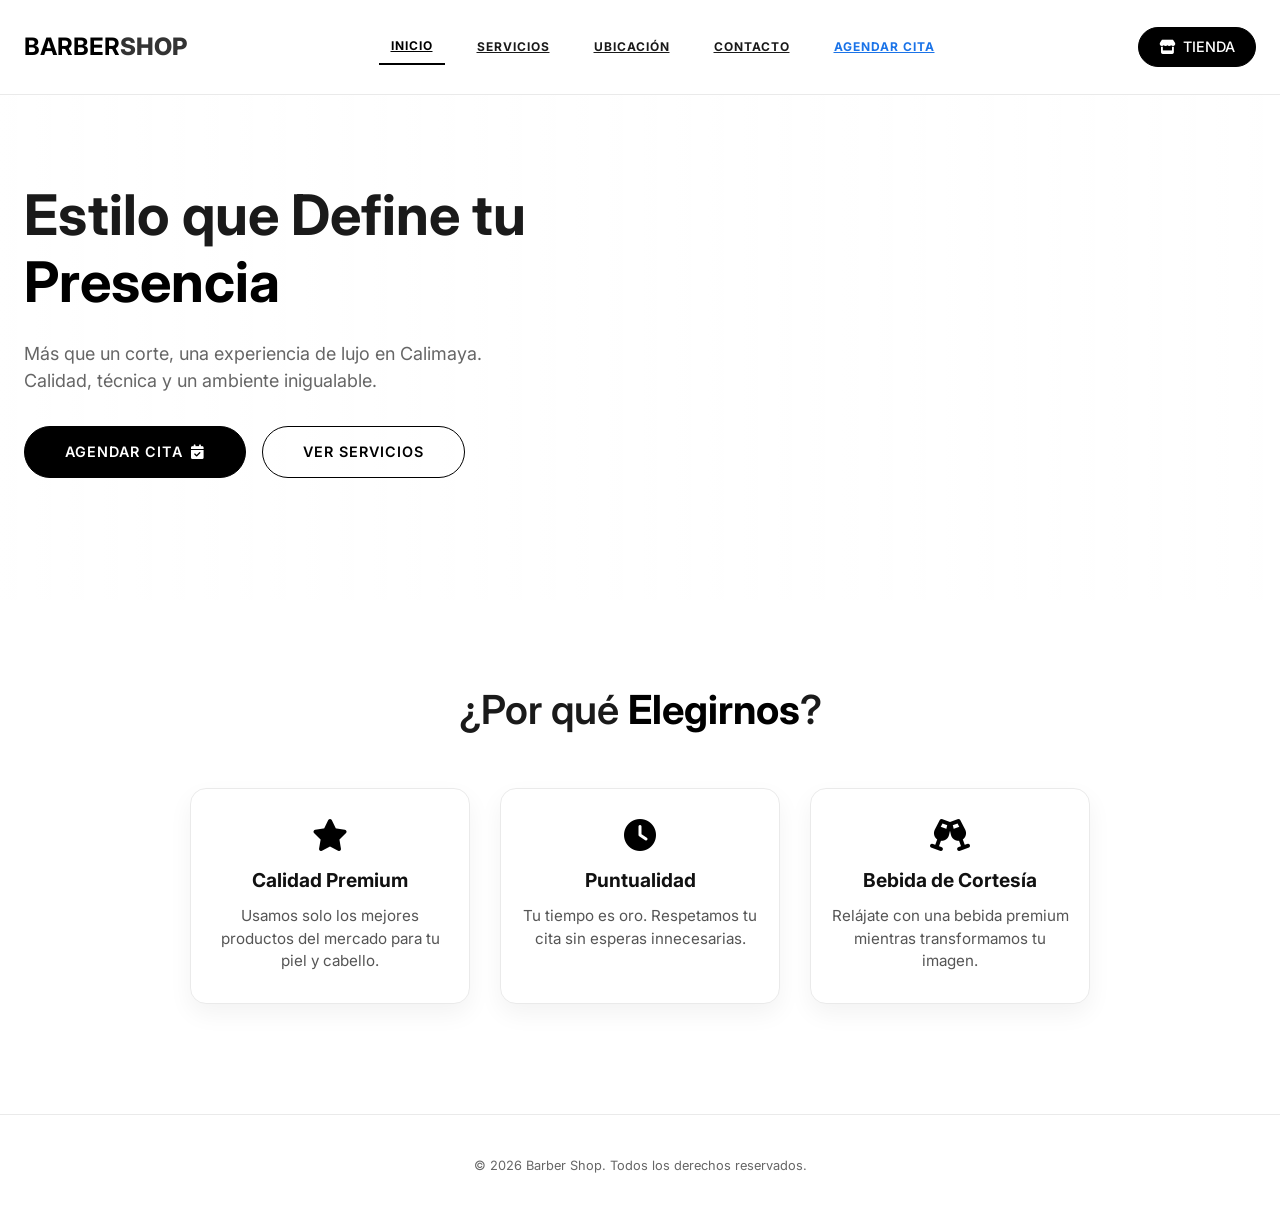
==== index.html @ a83707e1 "Mejoras de diseño y visuales: centrado de buscador, tarjetas premium, formulario responsive y ajuste" ====
<!DOCTYPE html>
<html lang="es">
<head>
    <meta charset="UTF-8">
    <meta name="viewport" content="width=device-width, initial-scale=1.0">
    <title>Barber Shop | Studio Premium</title>
    <link href="https://fonts.googleapis.com/css2?family=Inter:wght@300;400;500;600;700;800&display=swap" rel="stylesheet">
    <link rel="stylesheet" href="https://cdnjs.cloudflare.com/ajax/libs/font-awesome/6.4.0/css/all.min.css">
    <link rel="stylesheet" href="css/style.css">
</head>
<body>
    <header class="header">
        <div class="container header-container">
            <div class="logo">
                <span class="logo-bar">BARBER</span><span class="logo-drinks" style="color: #333;">SHOP</span>
            </div>
            <nav class="nav-menu" id="navMenu">
                <ul class="nav-list">
                    <li><a href="index.html" class="active"><i class="fas fa-home"></i> INICIO</a></li>
                    <li><a href="servicios.html"><i class="fas fa-cut"></i> SERVICIOS</a></li>
                    <li><a href="ubicacion.html"><i class="fas fa-map-marker-alt"></i> UBICACIÓN</a></li>
                    <li><a href="contacto.html"><i class="fas fa-envelope"></i> CONTACTO</a></li>
                    <li><a href="https://calendar.app.google/ysaZC8uKMBFZfemN9" target="_blank" style="color: #1a73e8; font-weight: 700;">AGENDAR CITA</a></li>
                </ul>
            </nav>
            <div class="header-actions">
                <a href="tienda.html" class="btn-header"><i class="fas fa-store"></i> TIENDA</a>
            </div>
            <button class="menu-toggle" id="menuToggle">
                <span></span><span></span><span></span>
            </button>
        </div>
    </header>

    <main>
        <section class="hero">
            <div class="hero-background">
                <img src="img/hero-bg.jpg" alt="Barbería" class="hero-bg-img">
                <div class="hero-overlay"></div>
            </div>
            <div class="container hero-content">
                <div class="hero-text">
                    <h1 class="hero-title">Estilo que Define tu <span class="highlight">Presencia</span></h1>
                    <p class="hero-subtitle">Más que un corte, una experiencia de lujo en Calimaya. Calidad, técnica y un ambiente inigualable.</p>
                    <div class="hero-buttons">
                        <a href="https://calendar.app.google/ysaZC8uKMBFZfemN9" target="_blank" class="btn btn-primary">AGENDAR CITA <i class="fas fa-calendar-check"></i></a>
                        <a href="servicios.html" class="btn btn-outline">VER SERVICIOS</a>
                    </div>
                </div>
            </div>
        </section>

        <section class="section">
            <div class="container">
                <div class="section-header">
                    <h2 class="section-title">¿Por qué <span class="highlight">Elegirnos</span>?</h2>
                </div>
                <div class="hero-stats" style="grid-template-columns: repeat(auto-fit, minmax(250px, 1fr));">
                    <div class="stat-card">
                        <i class="fas fa-star" style="font-size: 2rem; color: #000; margin-bottom: 15px;"></i>
                        <h4>Calidad Premium</h4>
                        <p>Usamos solo los mejores productos del mercado para tu piel y cabello.</p>
                    </div>
                    <div class="stat-card">
                        <i class="fas fa-clock" style="font-size: 2rem; color: #000; margin-bottom: 15px;"></i>
                        <h4>Puntualidad</h4>
                        <p>Tu tiempo es oro. Respetamos tu cita sin esperas innecesarias.</p>
                    </div>
                    <div class="stat-card">
                        <i class="fas fa-glass-cheers" style="font-size: 2rem; color: #000; margin-bottom: 15px;"></i>
                        <h4>Bebida de Cortesía</h4>
                        <p>Relájate con una bebida premium mientras transformamos tu imagen.</p>
                    </div>
                </div>
            </div>
        </section>
    </main>

    <footer class="footer-final">
        <div class="container">
            <p>© 2026 Barber Shop. Todos los derechos reservados.</p>
        </div>
    </footer>
    <script src="js/main.js"></script>
</body>
</html>
---- css/style.css ----
/* ===== VARIABLES GLOBALES Y RESET ===== */
/* Define los colores base, sombras y transiciones de todo el sitio. También resetea los márgenes del navegador y establece la fuente principal y animaciones de carga para las secciones. */
:root {
    --white: #FFFFFF;
    --black: #000000;
    --black-mate: #1A1A1A;
    --gray-dark: #333333;
    --gray-medium: #666666;
    --gray-light: #F5F5F5;
    --gray-border: #EAEAEA;
    --shadow-sm: 0 4px 20px rgba(0, 0, 0, 0.02);
    --shadow-md: 0 10px 30px rgba(0, 0, 0, 0.05);
    --shadow-lg: 0 20px 40px rgba(0, 0, 0, 0.08);
    --shadow-xl: 0 30px 60px rgba(0, 0, 0, 0.12);
    --border-radius: 16px;
    --border-radius-lg: 24px;
    --transition: all 0.4s cubic-bezier(0.165, 0.84, 0.44, 1);
    --facebook: #1877F2;
    --instagram: linear-gradient(45deg, #f09433, #d62976, #962fbf, #4f5bd5);
    --tiktok: linear-gradient(45deg, #00f2ea, #ff0050);
}

* {
    margin: 0;
    padding: 0;
    box-sizing: border-box;
}

body {
    font-family: 'Inter', sans-serif;
    background-color: var(--white);
    color: var(--black-mate);
    line-height: 1.5;
}

body.bg-light {
    background-color: var(--gray-light);
}

.container {
    max-width: 1400px;
    margin: 0 auto;
    padding: 0 24px;
}

section {
    opacity: 0;
    transform: translateY(20px);
    animation: fadeIn 0.8s ease-out forwards;
}

@keyframes fadeIn {
    to {
        opacity: 1;
        transform: translateY(0);
    }
}

/* ===== HEADER BASE ===== */
/* Controla la barra de navegación superior fija, alineando el logo, el botón de cita y ocultando el menú hamburguesa que solo se activará en vista móvil. */
.header {
    position: fixed;
    top: 0;
    left: 0;
    width: 100%;
    background-color: var(--white);
    border-bottom: 1px solid var(--gray-border);
    z-index: 1000;
    padding: 12px 0;
    overflow: visible !important;
}

.logo {
    font-size: 1.5rem;
    font-weight: 700;
    flex-shrink: 0;
    display: flex;
    align-items: center;
}

.logo-bar { color: var(--black); }
.logo-drinks { color: var(--black); font-weight: 400; }

.btn-header {
    background-color: var(--black);
    color: var(--white);
    padding: 8px 20px;
    border-radius: 50px;
    text-decoration: none;
    font-weight: 500;
    font-size: 0.9rem;
    transition: var(--transition);
    display: flex;
    align-items: center;
    gap: 8px;
    height: 40px;
    flex-shrink: 0;
    border: 1px solid var(--black);
}

.btn-header:hover {
    background-color: var(--white);
    color: var(--black);
}

.menu-toggle {
    display: none;
    flex-direction: column;
    justify-content: center;
    width: 30px;
    height: 40px;
    background: transparent;
    border: none;
    cursor: pointer;
    padding: 0;
    z-index: 1001;
    gap: 5px;
}

.menu-toggle span {
    width: 100%;
    height: 2px;
    background-color: var(--black);
    transition: var(--transition);
}

/* ===== BOTÓN WHATSAPP FLOTANTE ===== */
/* Estiliza el botón de contacto en la esquina inferior derecha, aplicando una animación de pulsación constante y mostrando un texto emergente al pasar el mouse por encima. */
.whatsapp-float {
    position: fixed;
    bottom: 30px;
    right: 30px;
    width: 70px;
    height: 70px;
    background: #000000;
    color: #FFFFFF;
    border: 2px solid #FFFFFF;
    border-radius: 50%;
    display: flex;
    align-items: center;
    justify-content: center;
    font-size: 2.4rem;
    z-index: 1000;
    transition: all 0.3s ease;
    text-decoration: none;
    box-shadow: 0 4px 20px rgba(0, 0, 0, 0.3);
    animation: glowPulse 2s ease-in-out infinite;
}

@keyframes glowPulse {
    0% { box-shadow: 0 4px 20px rgba(0, 0, 0, 0.3); }
    50% { box-shadow: 0 4px 35px rgba(0, 0, 0, 0.7); }
    100% { box-shadow: 0 4px 20px rgba(0, 0, 0, 0.3); }
}

.whatsapp-float:hover {
    transform: scale(1.15) rotate(5deg);
    background: #FFFFFF;
    color: #000000;
    border-color: #000000;
    box-shadow: 0 0 40px rgba(0, 0, 0, 0.6);
    animation: none;
}

.whatsapp-tooltip {
    position: absolute;
    right: 80px;
    background: var(--black);
    color: white;
    padding: 10px 18px;
    border-radius: 50px;
    font-size: 0.95rem;
    white-space: nowrap;
    opacity: 0;
    pointer-events: none;
    transition: all 0.3s ease;
    box-shadow: var(--shadow-md);
    font-weight: 500;
    border: 1px solid var(--gray-border);
}

.whatsapp-float:hover .whatsapp-tooltip {
    opacity: 1;
    right: 90px;
}

body.bg-light .whatsapp-float { display: none !important; }

/* ===== HERO Y ESTADÍSTICAS ===== */
/* Da formato a la sección principal de bienvenida con imagen de fondo oscura. Incluye el diseño de los textos grandes, los botones principales y el bloque de tarjetas numéricas. */
.hero {
    position: relative;
    padding: 140px 0 80px;
    min-height: 600px;
    display: flex;
    align-items: center;
    overflow: hidden;
}

.hero-background {
    position: absolute;
    top: 0;
    left: 0;
    width: 100%;
    height: 100%;
    z-index: 0;
}

.hero-bg-img {
    width: 100%;
    height: 100%;
    object-fit: cover;
}

.hero-overlay {
    position: absolute;
    top: 0;
    left: 0;
    width: 100%;
    height: 100%;
    background: linear-gradient(to right, rgba(255,255,255,0.95), rgba(255,255,255,0.8));
}

.hero-content {
    position: relative;
    z-index: 2;
    display: grid;
    grid-template-columns: 1fr 1fr;
    gap: 60px;
    align-items: center;
}

.hero-title {
    font-size: 3.5rem;
    font-weight: 700;
    line-height: 1.2;
    margin-bottom: 24px;
}

.highlight { color: var(--black); font-weight: 700; }

.hero-subtitle {
    font-size: 1.125rem;
    color: var(--gray-medium);
    margin-bottom: 32px;
    max-width: 500px;
}

.hero-buttons { 
    display: flex; 
    gap: 16px; 
    width: 100%;
    max-width: 500px;
}

.btn {
    display: inline-flex;
    align-items: center;
    justify-content: center;
    gap: 8px;
    padding: 14px 40px;
    border-radius: 50px;
    text-transform: uppercase;
    letter-spacing: 1px;
    text-decoration: none;
    font-weight: 600;
    transition: var(--transition);
    border: 1px solid transparent;
    cursor: pointer;
    font-size: 0.9rem;
    min-width: 180px;
}

.btn-primary {
    background-color: var(--black);
    color: var(--white);
    border-color: var(--black);
}

.btn-primary:hover {
    background-color: var(--white);
    color: var(--black);
}

.btn-outline {
    border-color: var(--black);
    color: var(--black);
    background-color: transparent;
}

.btn-outline:hover {
    background-color: var(--black);
    color: var(--white);
}

.btn-primary[style*="background-color: #1a73e8"] {
    background-color: #1a73e8 !important;
    border-color: #1a73e8 !important;
    color: white !important;
    border-radius: 50px !important;
    padding: 14px 40px !important;
    min-width: 180px !important;
}
.btn-primary[style*="background-color: #1a73e8"]:hover {
    background-color: #fff !important;
    color: #1a73e8 !important;
}

.stat-card,
.info-card,
.product-card,
.info-card-premium {
    border-radius: 16px !important;
    border: 1px solid var(--gray-border);
    overflow: hidden;
    transition: var(--transition);
}

.stat-card:hover,
.info-card:hover,
.product-card:hover,
.info-card-premium:hover {
    transform: translateY(-5px);
    box-shadow: var(--shadow-lg);
    border-color: var(--black) !important;
}

.hero-stats {
    display: grid;
    grid-template-columns: repeat(3, 1fr);
    gap: 20px;
    width: 100%;
    max-width: 600px;
}

.stat-card {
    text-align: center;
    padding: 28px 20px;
    background: var(--white);
    border: 1px solid var(--gray-border);
    border-radius: 16px !important;
    min-width: 140px;
}

.stat-number {
    display: block;
    font-size: 2.8rem;
    font-weight: 700;
    color: var(--black);
    margin-bottom: 8px;
}

.stat-label {
    font-size: 0.9rem;
    color: var(--gray-medium);
    line-height: 1.4;
}

/* ===== SERVICIOS, UBICACIÓN Y FOOTER ===== */
/* Organiza el listado de precios interactivos, el contenedor curvo de Google Maps, las tarjetas de horarios y la estructura a tres columnas del pie de página con sus enlaces legales y botón de admin. */
.section { padding: 80px 0; }
.section-header { text-align: center; margin-bottom: 48px; }
.section-title {
    font-size: 2.5rem;
    font-weight: 600;
    margin-bottom: 16px;
}
.section-subtitle {
    color: var(--gray-medium);
    font-size: 1.125rem;
}

.split-container {
    display: grid;
    grid-template-columns: 1fr 1fr;
    gap: 50px;
    align-items: center;
}
.split-text { display: flex; flex-direction: column; gap: 10px; }

.servicio-item {
    padding: 15px 0;
    border-bottom: 1px solid var(--gray-border);
    transition: all 0.3s ease;
}
.servicio-item:hover {
    background-color: var(--gray-light);
    padding-left: 15px;
    padding-right: 15px;
    border-bottom-color: var(--black);
}

.servicio-header {
    display: flex;
    justify-content: space-between;
    align-items: center;
    margin-bottom: 8px;
}
.servicio-header h3 {
    font-size: 1.25rem;
    font-weight: 600;
    color: var(--black-mate);
}
.servicio-precio {
    font-size: 1.5rem;
    font-weight: 700;
    color: var(--black);
}
.servicio-desc {
    color: var(--gray-medium);
    font-size: 0.95rem;
    line-height: 1.6;
}

.split-image {
    overflow: hidden;
    box-shadow: var(--shadow-lg);
    height: 500px;
    border-radius: 16px;
}
.servicio-imagen {
    width: 100%;
    height: 100%;
    object-fit: cover;
}

.ubicacion-grid {
    display: grid;
    grid-template-columns: 1fr 1fr;
    gap: 40px;
}
.mapa-container {
    overflow: hidden;
    box-shadow: var(--shadow-lg);
    border-radius: 16px;
}
.mapa-container iframe {
    display: block;
    width: 100%;
    height: 400px;
}
.ubicacion-info { display: flex; flex-direction: column; gap: 20px; }

.info-card {
    display: flex;
    gap: 16px;
    padding: 20px;
    background: var(--white);
    border: 1px solid var(--gray-border);
    border-radius: 16px !important;
}
.info-icon {
    width: 48px;
    height: 48px;
    background-color: var(--gray-light);
    display: flex;
    align-items: center;
    justify-content: center;
    font-size: 1.5rem;
    color: var(--black);
    flex-shrink: 0;
    border-radius: 50%;
}
.info-detalles h4 {
    font-size: 1.125rem;
    margin-bottom: 8px;
}
.info-detalles p {
    color: var(--gray-medium);
    margin: 4px 0;
}
.dia {
    font-weight: 600;
    color: var(--black);
    min-width: 70px;
    display: inline-block;
}

.contacto-final {
    padding: 60px 0;
    background-color: var(--gray-light);
}
.contacto-grid-tres {
    display: grid;
    grid-template-columns: repeat(3, 1fr);
    gap: 40px;
    text-align: left;
}
.contacto-col h3 {
    font-size: 1.25rem;
    margin-bottom: 20px;
    color: var(--black);
}
.contacto-col ul { list-style: none; }
.contacto-col li { padding: 8px 0; color: var(--gray-dark); }
.contacto-col a {
    color: var(--gray-dark);
    text-decoration: none;
    transition: var(--transition);
}
.contacto-col a:hover {
    color: var(--black);
    padding-left: 5px;
}
.contacto-lista li { display: flex; align-items: center; gap: 10px; }
.contacto-lista i { width: 20px; color: var(--black); }

.redes-sociales { display: flex; gap: 15px; margin-top: 20px; }
.redes-sociales a {
    width: 48px;
    height: 48px;
    border-radius: 50%;
    background: var(--black);
    display: flex;
    align-items: center;
    justify-content: center;
    color: var(--white);
    font-size: 1.4rem;
    transition: all 0.3s ease;
    text-decoration: none;
}
.redes-sociales a:hover {
    transform: translateY(-5px) scale(1.15);
    background: var(--white);
    color: var(--black);
    border: 1px solid var(--black);
}

.footer-final {
    background-color: var(--white);
    padding: 20px 0 15px;
    text-align: center;
    border-top: 1px solid var(--gray-border);
    position: relative;
    margin-top: 30px;
}

.footer-final .container {
    position: relative;
    display: flex;
    flex-direction: column;
    align-items: center;
    justify-content: center;
    min-height: 60px;
    max-width: 1200px;
    margin: 0 auto;
    padding: 0 20px;
}

.footer-final p {
    color: var(--gray-medium);
    font-size: 0.8rem;
    margin: 2px 0;
}

.footer-legal {
    color: var(--gray-dark);
    cursor: pointer;
    transition: var(--transition);
    display: inline-block;
    font-size: 0.8rem;
    margin: 2px 0;
}

.footer-legal:hover {
    color: var(--black);
    text-decoration: underline;
}

.btn-admin-footer {
    position: absolute;
    bottom: 15px;
    right: 24px;
    left: auto;
    display: inline-flex;
    align-items: center;
    gap: 6px;
    padding: 6px 12px;
    background-color: transparent;
    color: #999;
    border: 1px solid #e0e0e0;
    border-radius: 30px;
    text-decoration: none;
    font-size: 0.7rem;
    transition: all 0.3s ease;
    z-index: 10;
}

.btn-admin-footer:hover {
    background-color: #000;
    color: #FFF;
    border-color: #000;
    transform: translateY(-2px);
}

.back-link {
    display: flex;
    align-items: center;
    gap: 8px;
    text-decoration: none;
    color: var(--black);
    font-weight: 500;
    transition: var(--transition);
}

.back-link:hover {
    color: var(--gray-dark);
    transform: translateX(-5px);
}

.back-link span {
    display: inline;
}

/* ===== TIENDA: BUSCADOR Y FILTROS ===== */
/* Estilos del cuadro de búsqueda con icono central, además de la barra de botones (píldoras) usados para filtrar la tienda según categorías. */
.search-container {
    flex: 0 1 500px;
    margin: 0 auto;
    position: relative;
    max-width: 500px;
    width: 100%;
}

.search-container input {
    width: 100%;
    padding: 12px 20px 12px 45px;
    border: 1px solid var(--gray-border);
    border-radius: 50px;
    font-size: 1rem;
    transition: var(--transition);
}

.search-container input:focus {
    outline: none;
    border-color: var(--black);
    box-shadow: 0 0 0 3px rgba(0, 0, 0, 0.05);
}

.search-container i {
    position: absolute;
    left: 18px;
    top: 50%;
    transform: translateY(-50%);
    color: var(--gray-medium);
    transition: color var(--transition);
    line-height: 1;
    display: flex;
    align-items: center;
    pointer-events: none;
}

.search-container input:focus + i { 
    color: var(--black); 
}

.filter-pills {
    display: flex;
    gap: 10px;
    margin: 120px 0 30px;
    flex-wrap: wrap;
    justify-content: center;
    padding: 0 15px;
}

.pill {
    padding: 8px 20px;
    border: 1px solid var(--gray-border);
    background: transparent;
    cursor: pointer;
    font-weight: 600;
    font-size: 0.8rem;
    text-transform: uppercase;
    letter-spacing: 0.5px;
    transition: all 0.3s ease;
    color: var(--gray-dark);
    border-radius: 30px;
    min-width: 90px;
    text-align: center;
}

.pill:hover, .pill.active {
    background-color: var(--black) !important;
    color: var(--white) !important;
    border-color: var(--black) !important;
    transform: translateY(-2px);
    box-shadow: var(--shadow-sm);
}

/* ===== PRODUCTOS EN TIENDA ===== */
/* Diseño de las tarjetas individuales de artículos estilo tienda en línea. Crea la cuadrícula adaptable, centra las fotos y formatea los precios y etiquetas descriptivas. */
.product-grid {
    display: grid;
    grid-template-columns: repeat(auto-fill, minmax(220px, 1fr));
    gap: 25px;
    padding: 30px 15px;
    max-width: 1200px;
    margin: 0 auto;
}

.product-card {
    background: #ffffff;
    overflow: hidden;
    border: 1px solid #f0f0f0;
    transition: all 0.3s ease;
    cursor: pointer;
    display: flex;
    flex-direction: column;
    border-radius: 12px !important;
    box-shadow: 0 2px 8px rgba(0,0,0,0.03);
}

.product-card:hover {
    border-color: #000000;
    box-shadow: 0 5px 15px rgba(0,0,0,0.08);
    transform: translateY(-3px);
}

.product-image-box {
    position: relative;
    height: 200px;
    background: #f8f8f8;
    overflow: hidden;
}

.product-image-box img {
    width: 100%;
    height: 100%;
    object-fit: cover;
    transition: transform 0.4s ease;
}

.product-card:hover .product-image-box img { 
    transform: scale(1.05); 
}

.product-details {
    padding: 15px 12px;
    text-align: center;
    flex-grow: 1;
    display: flex;
    flex-direction: column;
    justify-content: space-between;
}

.product-title {
    font-size: 1rem;
    font-weight: 600;
    margin-bottom: 5px;
    color: var(--black);
    line-height: 1.3;
}

.product-category-label {
    font-size: 0.7rem;
    text-transform: uppercase;
    letter-spacing: 0.5px;
    color: #999;
    margin-bottom: 8px;
    font-weight: 500;
}

.product-price {
    font-size: 1.2rem;
    font-weight: 700;
    color: var(--black);
    margin-top: 5px;
}

.no-products {
    text-align: center;
    padding: 60px;
    color: var(--gray-medium);
    font-size: 1.2rem;
    grid-column: 1 / -1;
}

/* ===== MODAL DE PRODUCTOS Y VISOR ===== */
/* Controla la apariencia de la ventana emergente al abrir un artículo, el área lateral de fotos deslizables, los botones selectores de tallas, los mensajes de inventario y el visor oscuro de fotos en pantalla completa. */
.modal {
    display: none;
    position: fixed;
    top: 0;
    left: 0;
    width: 100%;
    height: 100%;
    z-index: 2000;
    align-items: center;
    justify-content: center;
}
.modal.active { display: flex; }

.modal-overlay {
    position: absolute;
    top: 0;
    left: 0;
    width: 100%;
    height: 100%;
    background: rgba(0, 0, 0, 0.85);
    backdrop-filter: blur(5px);
}

.modal-container {
    width: 90%;
    max-width: 1200px;
    height: 85vh;
    display: grid;
    grid-template-columns: 1.2fr 0.8fr;
    background: white;
    box-shadow: 0 25px 50px -12px rgba(0, 0, 0, 0.4);
    position: relative;
    z-index: 2001;
    border-radius: 16px;
    overflow: hidden;
}

.modal-image-area {
    background: #f9f9f9;
    display: flex;
    align-items: center;
    justify-content: flex-start;
    position: relative;
    height: 100%;
    width: 100%;
    overflow-x: auto;
    overflow-y: hidden;
    scroll-snap-type: x mandatory;
    -webkit-overflow-scrolling: touch;
    scroll-behavior: smooth;
    scrollbar-width: thin;
    -ms-overflow-style: auto;
    cursor: grab;
    user-select: none;
}
.modal-image-area:active {
    cursor: grabbing;
}
.modal-image-area::-webkit-scrollbar {
    height: 4px;
    background: #f0f0f0;
}
.modal-image-area::-webkit-scrollbar-thumb {
    background: #999;
    border-radius: 4px;
}
.modal-image-area::-webkit-scrollbar-thumb:hover {
    background: #666;
}

.modal-img {
    scroll-snap-align: center;
    flex-shrink: 0;
    width: 100%;
    height: 100%;
    object-fit: contain;
    cursor: pointer;
    pointer-events: auto !important;
    -webkit-user-drag: none;
    user-select: none;
}

.modal-details {
    background: white;
    padding: 50px 40px;
    overflow-y: auto;
    border-left: 1px solid var(--gray-border);
}
.modal-details h2 {
    font-size: 1.8rem;
    margin-bottom: 10px;
    color: var(--black);
    font-weight: 600;
}
.modal-price {
    font-size: 2.5rem;
    font-weight: 300;
    color: var(--black);
    margin-bottom: 25px;
    display: flex;
    align-items: flex-start;
}
.modal-price::before {
    content: "$ ";
    font-size: 1.5rem;
    margin-top: 5px;
    margin-right: 5px;
}

.btn-whatsapp-product {
    background-color: #000 !important;
    color: #fff !important;
    border: 1px solid #000;
    padding: 18px 30px;
    font-weight: 600;
    text-transform: uppercase;
    letter-spacing: 2px;
    width: 100%;
    margin-top: 20px;
    transition: all 0.3s ease;
    display: flex;
    align-items: center;
    justify-content: center;
    gap: 12px;
    cursor: pointer;
    font-size: 0.9rem;
    border-radius: 50px;
}
.btn-whatsapp-product:hover {
    background-color: #fff !important;
    color: #000 !important;
}

.talla-container {
    margin: 20px 0 25px 0;
    text-align: left;
}
.talla-label {
    font-size: 0.85rem;
    font-weight: 700;
    margin-bottom: 15px;
    display: flex;
    align-items: center;
    gap: 8px;
    color: var(--gray-dark);
    text-transform: uppercase;
}
.talla-grid {
    display: flex;
    gap: 12px;
    flex-wrap: wrap;
}
.talla-btn {
    width: 45px;
    height: 45px;
    border: 1px solid #ddd;
    background: transparent;
    color: var(--black);
    font-weight: 500;
    font-size: 1rem;
    cursor: pointer;
    transition: all 0.2s ease;
    display: flex;
    align-items: center;
    justify-content: center;
    border-radius: 50px;
}
.talla-btn:hover:not(.disabled) { border-color: var(--black); }
.talla-btn.selected {
    border: 2px solid var(--black);
    font-weight: 700;
}
.talla-btn.disabled {
    opacity: 0.3;
    cursor: not-allowed;
    background: #f9f9f9;
    text-decoration: line-through;
}

.stock-indicator {
    margin-bottom: 25px;
    padding: 10px 0;
    display: flex;
    align-items: center;
    gap: 8px;
    border-bottom: 1px solid var(--gray-border);
}
.stock-text { font-weight: 600; font-size: 0.9rem; color: var(--gray-dark); }

.modal-description h4 {
    margin-bottom: 15px;
    font-size: 1rem;
    text-transform: uppercase;
    letter-spacing: 1px;
    color: var(--gray-dark);
}
.modal-description ul { list-style: none; }
.modal-description li {
    padding: 8px 0;
    display: flex;
    align-items: center;
    gap: 10px;
    color: var(--black-mate);
    font-size: 0.95rem;
}
.modal-description li i { color: var(--gray-medium); }

.image-viewer {
    display: none;
    position: fixed;
    top: 0;
    left: 0;
    width: 100%;
    height: 100%;
    z-index: 3000;
    align-items: center;
    justify-content: center;
    background: rgba(0, 0, 0, 0.95);
}
.image-viewer.active { display: flex; }

.image-viewer-container {
    width: 100%;
    height: 100vh;
    overflow-x: auto;
    overflow-y: hidden;
    scroll-snap-type: x mandatory;
    -webkit-overflow-scrolling: touch;
    display: flex;
    align-items: center;
    scrollbar-width: none;
}
.image-viewer-container::-webkit-scrollbar { display: none; }
.viewer-img {
    scroll-snap-align: center;
    flex-shrink: 0;
    width: 100%;
    height: 90vh;
    object-fit: contain;
}

.modal-nav, .image-viewer-nav {
    position: absolute;
    top: 50%;
    transform: translateY(-50%);
    width: 50px;
    height: 50px;
    background: transparent;
    border: none;
    display: flex;
    align-items: center;
    justify-content: center;
    cursor: pointer;
    color: var(--black);
    font-size: 2rem;
    z-index: 2010;
    transition: transform 0.2s;
}
.image-viewer-nav { color: white; }
.modal-nav:hover, .image-viewer-nav:hover { transform: translateY(-50%) scale(1.1); }
.modal-nav.prev, .image-viewer-nav.prev { left: 20px; }
.modal-nav.next, .image-viewer-nav.next { right: 20px; }

.modal-close, .image-viewer-close {
    position: absolute;
    width: 45px;
    height: 45px;
    background: rgba(0, 0, 0, 0.6);
    border: 2px solid rgba(255, 255, 255, 0.8);
    border-radius: 50%;
    display: flex;
    align-items: center;
    justify-content: center;
    cursor: pointer;
    color: white;
    z-index: 2002;
    top: 20px;
    right: 20px;
    transition: all 0.3s ease;
}
.modal-close:hover, .image-viewer-close:hover {
    background: white;
    color: black;
    transform: scale(1.1);
}

.modal-image-counter {
    position: absolute !important;
    top: 20px !important;
    left: 20px !important;
    background: rgba(0, 0, 0, 0.6) !important;
    color: white !important;
    padding: 4px 10px !important;
    font-size: 0.7rem !important;
    font-weight: 500 !important;
    border-radius: 30px !important;
    z-index: 2010 !important;
    min-width: 45px;
    text-align: center;
}

.image-viewer-counter {
    position: absolute !important;
    top: 20px !important;
    left: 20px !important;
    background: rgba(0, 0, 0, 0.6) !important;
    color: white !important;
    padding: 4px 10px !important;
    font-size: 0.7rem !important;
    font-weight: 500 !important;
    border-radius: 30px !important;
    z-index: 3100 !important;
    min-width: 45px;
    text-align: center;
}

/* ===== ADAPTACIÓN A PANTALLAS GRANDES Y MEDIANAS ===== */
/* Reconfigura el header en monitores para mostrar el menú horizontal, ocultar el botón hamburguesa y reorganizar el grid, además de alejar los botones de cierre del visor para evitar clics erróneos. */
.nav-list {
    list-style: none !important;
    padding: 0 !important;
    margin: 0 !important;
}

@media (min-width: 769px) {
    .header-container {
        display: grid;
        grid-template-columns: auto 1fr auto; 
        align-items: center;
        height: 70px;
        gap: 20px;
    }

    .logo { margin: 0; }
    
    .back-link {
        justify-self: start;
    }
    
    .search-container {
        justify-self: center;
        width: 100%;
        max-width: 500px;
    }

    .nav-menu {
        display: flex !important;
        justify-content: center;
        background: transparent !important;
        position: static !important;
        width: auto !important;
        height: 100% !important;
        overflow: visible !important;
    }

    .nav-list {
        display: flex !important;
        flex-direction: row !important;
        gap: 20px;
        align-items: center;
    }

    .nav-list li a {
        background: transparent !important; 
        color: var(--black-mate) !important;
        border: none !important;
        border-radius: 0; 
        padding: 8px 12px;
        font-size: 0.75rem !important; 
        font-weight: 700;
        text-transform: uppercase;
        letter-spacing: 1px;
        transition: color var(--transition);
        display: flex;
        align-items: center;
    }

    .nav-list li a i { display: none; }

    .nav-list li a:hover {
        color: var(--black) !important;
        transform: none;
        box-shadow: none;
    }

    .nav-list a.active {
        color: var(--black) !important;
        border-bottom: 2px solid var(--black) !important;
    }
    
    .nav-list a::after { display: none !important; }

    .nav-list li a[href*="calendar"] {
        color: #1a73e8 !important; 
    }

    .header-actions { margin: 0; }
    .menu-toggle { display: none !important; }
    .tienda-menu { display: none !important; }
}

@media (min-width: 769px) {
    .admin-panel .header-container {
        display: grid;
        grid-template-columns: auto 1fr auto auto;
        align-items: center;
        gap: 15px;
    }
    
    .admin-panel .nav-menu {
        justify-content: center;
        margin: 0 20px;
    }
    
    .admin-panel .admin-header-right {
        display: flex;
        gap: 10px;
        align-items: center;
        margin-left: auto;
    }
}

@media (min-width: 1025px) {
    .modal-image-counter, .image-viewer-counter {
        top: 30px !important;
        left: 30px !important;
        padding: 5px 15px !important;
        font-size: 0.8rem !important;
    }

    .modal-close, .image-viewer-close {
        top: 30px !important;
        right: 30px !important;
    }
}

/* ===== ADAPTACIÓN A MÓVILES (HASTA 1024PX) ===== */
/* Compacta el modal convirtiéndolo en una columna, reduce botones e imágenes y **mueve el contador de fotos a la derecha** para que no choque con la flecha de regresar. */
@media (max-width: 1024px) {
    .modal-nav, .image-viewer-nav {
        display: none !important;
    }

    .modal-container {
        width: 100%;
        height: 100vh;
        grid-template-columns: 1fr;
        grid-template-rows: 45vh 55vh;
        border-radius: 0;
    }

    .modal-image-area {
        overflow-x: auto !important;
        overflow-y: hidden !important;
        scroll-snap-type: x mandatory;
        -webkit-overflow-scrolling: touch !important;
        scroll-behavior: smooth;
        cursor: grab;
        height: 45vh;
        width: 100%;
        background: #000;
    }
    
    .modal-image-area:active {
        cursor: grabbing;
    }
    
    .modal-image-area::-webkit-scrollbar {
        height: 2px;
        background: #333;
    }
    .modal-image-area::-webkit-scrollbar-thumb {
        background: #666;
        border-radius: 2px;
    }

    .modal-img {
        width: 100%;
        height: 100%;
        object-fit: contain;
    }

    /* AQUÍ SE APLICA TU CORRECCIÓN: Contador movido a la derecha */
    .modal-image-counter {
        top: 10px !important;
        right: 10px !important;
        left: auto !important;
        background: rgba(0, 0, 0, 0.4) !important;
        padding: 2px 6px !important;
        font-size: 0.55rem !important;
        min-width: 30px;
    }
    
    /* AQUÍ SE APLICA TU CORRECCIÓN: Contador del visor movido a la derecha */
    .image-viewer-counter {
        top: 10px !important;
        right: 10px !important;
        left: auto !important;
        padding: 3px 8px !important;
        font-size: 0.6rem !important;
        min-width: 35px;
    }

    .image-viewer-container {
        overflow-x: auto !important;
        overflow-y: hidden !important;
        scroll-snap-type: x mandatory;
        -webkit-overflow-scrolling: touch !important;
        scroll-behavior: smooth;
        cursor: grab;
    }
    .image-viewer-container:active {
        cursor: grabbing;
    }
    
    .image-viewer-container::-webkit-scrollbar {
        height: 2px;
        background: #333;
    }
    .image-viewer-container::-webkit-scrollbar-thumb {
        background: #666;
        border-radius: 2px;
    }

    .modal-close, .image-viewer-close {
        top: 10px !important;
        left: 10px !important;
        right: auto !important;
        background: rgba(0,0,0,0.3) !important;
        font-size: 1rem !important;
        width: 32px !important;
        height: 32px !important;
        border: none !important;
    }
    .image-viewer-close { 
        position: fixed !important; 
        background: rgba(0,0,0,0.5) !important;
    }

    .modal-close i::before, .image-viewer-close i::before {
        content: "\f060"; 
        font-family: "Font Awesome 6 Free";
        font-weight: 900;
        font-size: 0.9rem;
    }
    
    .modal-details {
        padding: 15px;
    }
    
    .modal-details h2 {
        font-size: 1.4rem;
    }
    
    .modal-price {
        font-size: 1.8rem;
        margin-bottom: 15px;
    }
    
    .modal-price::before {
        font-size: 1.2rem;
    }
    
    .talla-container {
        margin: 10px 0 15px 0;
    }
    
    .talla-btn {
        width: 38px;
        height: 38px;
        font-size: 0.9rem;
    }
    
    .btn-whatsapp-product {
        padding: 14px 20px;
        font-size: 0.8rem;
        margin-top: 10px;
    }
}

/* ===== ADAPTACIÓN A TELÉFONOS (< 768px) ===== */
/* Estructura la experiencia final de smartphone, reajustando la cuadrícula de productos a 1 sola columna, achicando inputs del buscador, modificando las tarjetas del panel admin y ajustando márgenes. */
@media (max-width: 768px) {
    .header-container {
        display: grid;
        grid-template-columns: auto 1fr auto;
        padding: 0 10px;
        height: 60px;
        gap: 8px;
    }
    
    .back-link { 
        grid-column: 1; 
        grid-row: 1; 
        z-index: 1002;
        position: static;
        transform: none;
        font-size: 0;
        width: 40px;
        height: 40px;
        display: flex;
        align-items: center;
        justify-content: center;
    }
    
    .back-link i {
        font-size: 1.2rem;
        margin: 0;
    }
    
    .back-link span { 
        display: none;
    }
    
    .search-container {
        grid-column: 2;
        grid-row: 1;
        margin: 0;
        width: 100%;
        max-width: 100%;
    }
    
    .search-container input {
        padding: 8px 12px;
        font-size: 0.85rem;
        height: 38px;
        width: 100%;
    }

    .search-container i {
        display: none;
    }
    
    .menu-toggle {
        display: flex !important;
        grid-column: 3;
        grid-row: 1;
        margin-left: auto;
        z-index: 1002;
        width: 40px;
        height: 40px;
        align-items: center;
        justify-content: center;
    }
    
    .header-actions { display: none !important; }
    
    .nav-menu {
        display: flex !important;
        position: fixed;
        right: -100%;
        width: 75%;
        max-width: 280px;
        height: 100vh;
        background: var(--white);
        padding: 80px 15px 20px;
        border-left: 1px solid var(--gray-border);
        transition: var(--transition);
        z-index: 999;
        box-shadow: -5px 0 20px rgba(0,0,0,0.05);
    }
    .nav-menu.active { right: 0 !important; }
    
    .nav-menu .nav-list {
        list-style: none !important;
        padding: 0 !important;
        margin: 0 !important;
        display: flex !important;
        flex-direction: column;
        gap: 5px;
        width: 100%;
    }
    
    .nav-menu .nav-list li {
        width: 100%;
        margin: 0;
    }
    
    .nav-menu .nav-list li a {
        display: flex;
        align-items: center;
        gap: 15px;
        padding: 18px 15px;
        font-size: 0.95rem;
        font-weight: 500;
        text-transform: uppercase;
        letter-spacing: 0.5px;
        text-decoration: none;
        color: var(--black-mate);
        background: transparent;
        border-bottom: 1px solid var(--gray-border);
        border-radius: 4px;
        transition: all 0.2s ease;
        width: 100%;
    }
    
    .nav-menu .nav-list li a i {
        display: inline-block !important;
        font-size: 0.9rem;
        color: var(--gray-medium);
        width: 18px;
        text-align: center;
    }
    
    .nav-menu .nav-list li a:hover {
        background-color: var(--gray-light);
        color: var(--black);
    }
    
    .nav-menu .nav-list li a:hover i {
        color: var(--black);
    }
    
    .nav-menu .nav-list li a.active {
        background-color: var(--gray-light);
        color: var(--black);
        font-weight: 600;
    }
    
    .nav-menu .nav-list li a.active i {
        color: var(--black);
    }
    
    .nav-menu .nav-list li a[href*="calendar"] {
        color: #1a73e8;
        background: transparent;
    }
    
    .nav-menu .nav-list li a[href*="calendar"] i {
        color: #1a73e8;
    }
    
    .nav-menu .nav-list li a[href*="calendar"]:hover {
        background-color: var(--gray-light);
        color: #1a73e8;
    }
    
    .hero-content { 
        grid-template-columns: 1fr; 
        text-align: center; 
        padding: 20px;
    }
    .hero-title { font-size: 2rem; }
    
    .hero-buttons { 
        max-width: 100%;
        padding: 0 20px;
    }
    
    .hero-buttons .btn {
        padding: 14px 20px;
        font-size: 0.9rem;
        min-width: 160px;
    }
    
    .hero-stats { 
        max-width: 100%;
        gap: 12px;
        padding: 0 15px;
    }
    
    .stat-card {
        padding: 20px 12px;
        min-width: 120px;
    }
    
    .stat-number {
        font-size: 2.2rem;
    }
    
    .stat-label {
        font-size: 0.8rem;
    }
    
    .split-container { grid-template-columns: 1fr; }
    .split-image { order: -1; height: 250px; }
    
    .ubicacion-grid, .contacto-grid-tres { grid-template-columns: 1fr; }
    
    .filter-pills {
        margin-top: 90px !important;
        gap: 6px;
        padding: 0 8px;
    }
    
    .pill {
        padding: 6px 12px;
        font-size: 0.7rem;
        min-width: 70px;
    }
    
    .product-grid {
        grid-template-columns: 1fr;
        gap: 25px;
        padding: 15px;
    }
    
    .product-image-box {
        height: 300px;
    }
    
    .product-details {
        padding: 15px 12px;
    }
    
    .product-title {
        font-size: 1.2rem;
    }
    
    .product-category-label {
        font-size: 0.75rem;
        margin-bottom: 8px;
    }
    
    .product-price {
        font-size: 1.4rem;
    }
    
    .footer-final {
        padding: 15px 0 10px;
        margin-top: 20px;
    }
    
    .footer-final .container {
        min-height: 50px;
        padding: 0 15px;
    }
    
    .footer-final p {
        margin: 2px 0;
        font-size: 0.7rem;
    }
    
    .footer-legal {
        margin-bottom: 5px;
        font-size: 0.7rem;
    }
    
    .btn-admin-footer {
        bottom: 12px;
        right: 15px;
        padding: 4px 8px;
        font-size: 0.6rem;
        gap: 4px;
    }
    
    .admin-panel .header-container {
        padding: 0 20px !important;
    }
    
    .admin-panel .admin-logo {
        display: none;
    }
    
    .admin-panel .logo {
        display: none;
    }
    
    .admin-panel .nav-menu {
        position: fixed;
        right: -100%;
        top: 0;
        width: 75%;
        max-width: 280px;
        height: 100vh;
        background: var(--white);
        padding: 80px 20px;
        transition: 0.3s;
        z-index: 999;
    }
    
    .admin-panel .nav-menu.active {
        right: 0;
    }
    
    .admin-panel .admin-header-right {
        grid-column: 3;
        grid-row: 1;
        display: flex;
        gap: 10px;
        align-items: center;
        margin-right: 15px;
    }
    
    .admin-panel .admin-user-badge span {
        display: none;
    }
    
    .admin-panel .admin-user-badge i {
        font-size: 1.2rem;
    }
    
    .admin-panel .btn-danger span {
        display: none;
    }
    
    .admin-panel .btn-danger i {
        font-size: 1.2rem;
        margin: 0;
    }
    
    .admin-panel .back-link span {
        display: none;
    }
    
    .admin-panel .back-link i {
        font-size: 1.2rem;
    }
}

/* ===== PANEL DE ADMINISTRACIÓN ===== */
/* Crea la interfaz de administración: padings superiores para el header fijo, el diseño de la insignia de usuario y los contadores estadísticos en forma de píldora. */
.admin-panel { padding-top: 120px; min-height: 100vh; }

.admin-header { 
    display: flex; 
    justify-content: space-between; 
    align-items: center; 
    margin-bottom: 40px; 
}

.admin-stats { 
    display: flex; 
    gap: 15px; 
    flex-wrap: wrap; 
}

.stat-badge {
    background: var(--white);
    color: var(--black);
    padding: 10px 20px;
    border: 1px solid var(--gray-border);
    border-radius: 50px;
    font-weight: 600;
    font-size: 0.9rem;
    box-shadow: var(--shadow-sm);
    display: inline-flex;
    align-items: center;
    gap: 8px;
}

.stat-badge i {
    color: var(--black);
    font-size: 1rem;
}

.admin-header-right { 
    display: flex; 
    gap: 12px; 
    align-items: center; 
}

.admin-user-badge { 
    background: var(--white);
    color: var(--black);
    padding: 8px 20px; 
    font-weight: 600; 
    font-size: 0.85rem; 
    letter-spacing: 1px; 
    border-radius: 50px;
    border: 1px solid var(--gray-border);
    display: inline-flex;
    align-items: center;
    gap: 8px;
}

.admin-user-badge i {
    color: var(--black);
    font-size: 0.9rem;
}

.btn-danger { 
    background: var(--white); 
    color: var(--black); 
    border: 1px solid var(--gray-border);
    border-radius: 50px;
    padding: 8px 20px;
    cursor: pointer;
    transition: all 0.3s ease;
    font-weight: 600;
    font-size: 0.85rem;
    display: inline-flex;
    align-items: center;
    gap: 8px;
}

.btn-danger:hover {
    background: #000;
    color: white;
    border-color: #000;
}

.btn-danger i {
    font-size: 0.9rem;
}

/* ===== FORMULARIO DE ADMINISTRACIÓN ===== */
/* Estiliza los campos de registro de productos en admin, dándole borde curvo a los inputs, creando la caja de previsualización de imágenes subidas y los botones de acción como Guardar o Borrar. */
.admin-form-container { 
    background: white; 
    padding: 40px; 
    border: 1px solid var(--gray-border); 
    margin-bottom: 50px; 
    border-radius: 16px; 
}

.form-grid { 
    display: grid; 
    grid-template-columns: repeat(auto-fit, minmax(250px, 1fr)); 
    gap: 20px; 
}

.admin-input, .admin-select, .admin-textarea { 
    width: 100%; 
    padding: 12px; 
    border: 1px solid #ccc; 
    font-size: 0.95rem;
    border-radius: 50px;
}

.admin-textarea { 
    min-height: 100px; 
    resize: vertical; 
    border-radius: 16px;
}

.preview-gallery { 
    display: flex; 
    gap: 10px; 
    padding: 15px; 
    border: 1px dashed #ccc; 
    margin: 15px 0; 
    border-radius: 16px;
}

.preview-gallery img { 
    width: 80px; 
    height: 80px; 
    object-fit: cover;
    border-radius: 16px;
}

.admin-actions { 
    display: flex; 
    gap: 10px; 
    margin-top: 15px; 
}

.btn-warning { 
    background: #000; 
    color: white; 
    border: 1px solid #000;
    border-radius: 50px;
    padding: 10px 20px;
    cursor: pointer;
    transition: all 0.3s ease;
}

.btn-warning:hover {
    background: white;
    color: black;
}

/* ===== PÁGINA DE LOGIN ADMINISTRATIVO ===== */
/* Pule la vista de la tarjeta de inicio de sesión centrándola en la pantalla. Genera los campos con iconos interiores y el botón del "ojito" para ocultar o revelar contraseñas antes de entrar. */
.login-container { 
    min-height: 100vh; 
    display: flex; 
    justify-content: center; 
    align-items: center; 
    background: #fff; 
}
.login-card { 
    padding: 50px; 
    max-width: 400px; 
    width: 100%; 
    border: 1px solid #000; 
    text-align: center;
    border-radius: 16px;
    box-shadow: var(--shadow-md);
    position: relative;
}
.login-logo {
    font-size: 2rem;
    font-weight: 700;
    margin-bottom: 30px;
}
.login-logo .logo-bar { color: var(--black); }
.login-logo .logo-drinks { color: var(--black); font-weight: 400; }

.login-title {
    font-size: 1.5rem;
    margin-bottom: 30px;
    color: var(--black);
    display: flex;
    align-items: center;
    justify-content: center;
    gap: 10px;
}
.input-group { 
    position: relative; 
    width: 100%; 
    margin-bottom: 20px; 
}
.login-input { 
    width: 100%; 
    padding: 15px 15px 15px 45px; 
    border: 1px solid #ccc;
    border-radius: 50px;
    font-size: 1rem;
    transition: all 0.3s ease;
}
.login-input:focus {
    outline: none;
    border-color: var(--black);
}
.input-icon {
    position: absolute;
    left: 15px;
    top: 50%;
    transform: translateY(-50%);
    color: var(--gray-medium);
}
.password-container {
    position: relative;
    width: 100%;
    margin-bottom: 20px;
}
.password-toggle {
    position: absolute;
    right: 15px;
    top: 50%;
    transform: translateY(-50%);
    background: transparent;
    border: none;
    cursor: pointer;
    color: var(--gray-medium);
}
.login-btn {
    background: #000;
    color: #fff;
    border: 1px solid #000;
    padding: 15px 30px;
    font-weight: 600;
    text-transform: uppercase;
    letter-spacing: 1px;
    cursor: pointer;
    transition: all 0.3s ease;
    border-radius: 50px;
    margin: 20px 0;
}
.login-btn:hover {
    background: #fff;
    color: #000;
}
.error-message {
    color: #f44336;
    margin: 10px 0;
    display: none;
}

.login-card .back-link {
    position: absolute;
    top: 30px;
    left: 30px;
}

/* ===== NUEVOS ESTILOS: LAYOUT, LOGO, TARJETAS Y FORMULARIO ===== */
/* Agregados para asegurar el footer abajo, logo "SHOP" oscuro, tarjetas mejoradas y formulario elegante */

main {
    min-height: 80vh; /* Empuja el footer hacia abajo en páginas cortas (ej. Contacto) */
}

.logo-drinks {
    color: #333333; /* Color oscuro para "SHOP" como pediste */
    font-weight: 800;
}

/* Tarjetas de estadísticas (Inicio) y también aplica a contenedores similares */
.hero-stats {
    display: grid;
    grid-template-columns: repeat(auto-fit, minmax(250px, 1fr));
    gap: 20px;
    margin-top: 40px;
}

.stat-card {
    background: #ffffff;
    padding: 30px;
    border-radius: 10px;
    box-shadow: 0 4px 15px rgba(0, 0, 0, 0.05);
    text-align: center;
    transition: transform 0.3s ease;
}

.stat-card:hover {
    transform: translateY(-5px);
}

.stat-card i {
    font-size: 2rem;
    color: #000000;
    margin-bottom: 15px;
}

/* Tarjetas de información (Ubicación y Contacto) */
.info-card {
    display: flex;
    align-items: flex-start;
    gap: 15px;
    background: #f9f9f9;
    padding: 20px;
    border-radius: 8px;
    margin-bottom: 20px;
    border: 1px solid #eeeeee;
}

.info-card i {
    font-size: 1.5rem;
    color: #000000;
    margin-top: 5px;
}

.info-detalles h4 {
    margin-bottom: 5px;
    color: #111111;
    font-weight: 600;
}

.info-detalles p {
    margin: 0;
    color: #555555;
    font-size: 0.95rem;
}

/* Estilos para inputs del formulario de contacto */
.input-style {
    width: 100%;
    padding: 12px 15px;
    margin-top: 5px;
    border-radius: 5px;
    border: 1px solid #dddddd;
    font-family: 'Inter', sans-serif;
    font-size: 16px;
    transition: border-color 0.3s ease;
    background-color: #ffffff;
}

.input-style:focus {
    border-color: #000000;
    outline: none;
}

textarea.input-style {
    resize: vertical;
}
.redes-sociales {
    display: flex;
    justify-content: center;
    align-items: center;
    gap: 25px;
    width: 100%;
    margin-top: 20px;
}
.hero-stats {
            display: flex !important;         
            flex-wrap: wrap;
            justify-content: center;           
            gap: 30px;
            margin: 0 auto;
            max-width: 1200px;
        }

        .hero-stats .stat-card {
            flex: 0 1 280px;                
            max-width: 320px;
            text-align: center;
            background: #ffffff;
            padding: 30px 20px;
            border-radius: 16px;
            box-shadow: 0 10px 25px rgba(0,0,0,0.05);
            transition: transform 0.3s ease, box-shadow 0.3s ease;
        }

        .hero-stats .stat-card:hover {
            transform: translateY(-8px);
            box-shadow: 0 20px 35px rgba(0,0,0,0.1);
        }

        .hero-stats .stat-card i {
            font-size: 2rem;
            color: #000;
            margin-bottom: 15px;
        }

        .hero-stats .stat-card h4 {
            font-size: 1.2rem;
            font-weight: 700;
            margin-bottom: 10px;
            color: #111;
        }

        .hero-stats .stat-card p {
            font-size: 0.95rem;
            color: #555;
            line-height: 1.5;
        }

        @media (max-width: 768px) {
            .hero-stats {
                gap: 20px;
            }
            .hero-stats .stat-card {
                flex: 0 1 100%;
                max-width: 350px;
            }
        }

         .header-container {
            display: flex;
            align-items: center;
            justify-content: space-between;
            gap: 15px;
        }

        /* El buscador ocupa el espacio central y se centra */
        .search-container {
            flex: 1;
            max-width: 500px;
            margin: 0 auto;
            position: relative;
        }

        /* Ajuste para que el logo y el botón menú no se muevan */
        .header-container .logo {
            flex-shrink: 0;
            margin-right: 0;
        }

        .menu-toggle {
            flex-shrink: 0;
        }

        /* En móviles el buscador ocupa todo el ancho disponible */
        @media (max-width: 768px) {
            .header-container {
                display: grid;
                grid-template-columns: auto 1fr auto;
                gap: 8px;
            }
            .search-container {
                margin: 0;
                max-width: 100%;
            }
        }
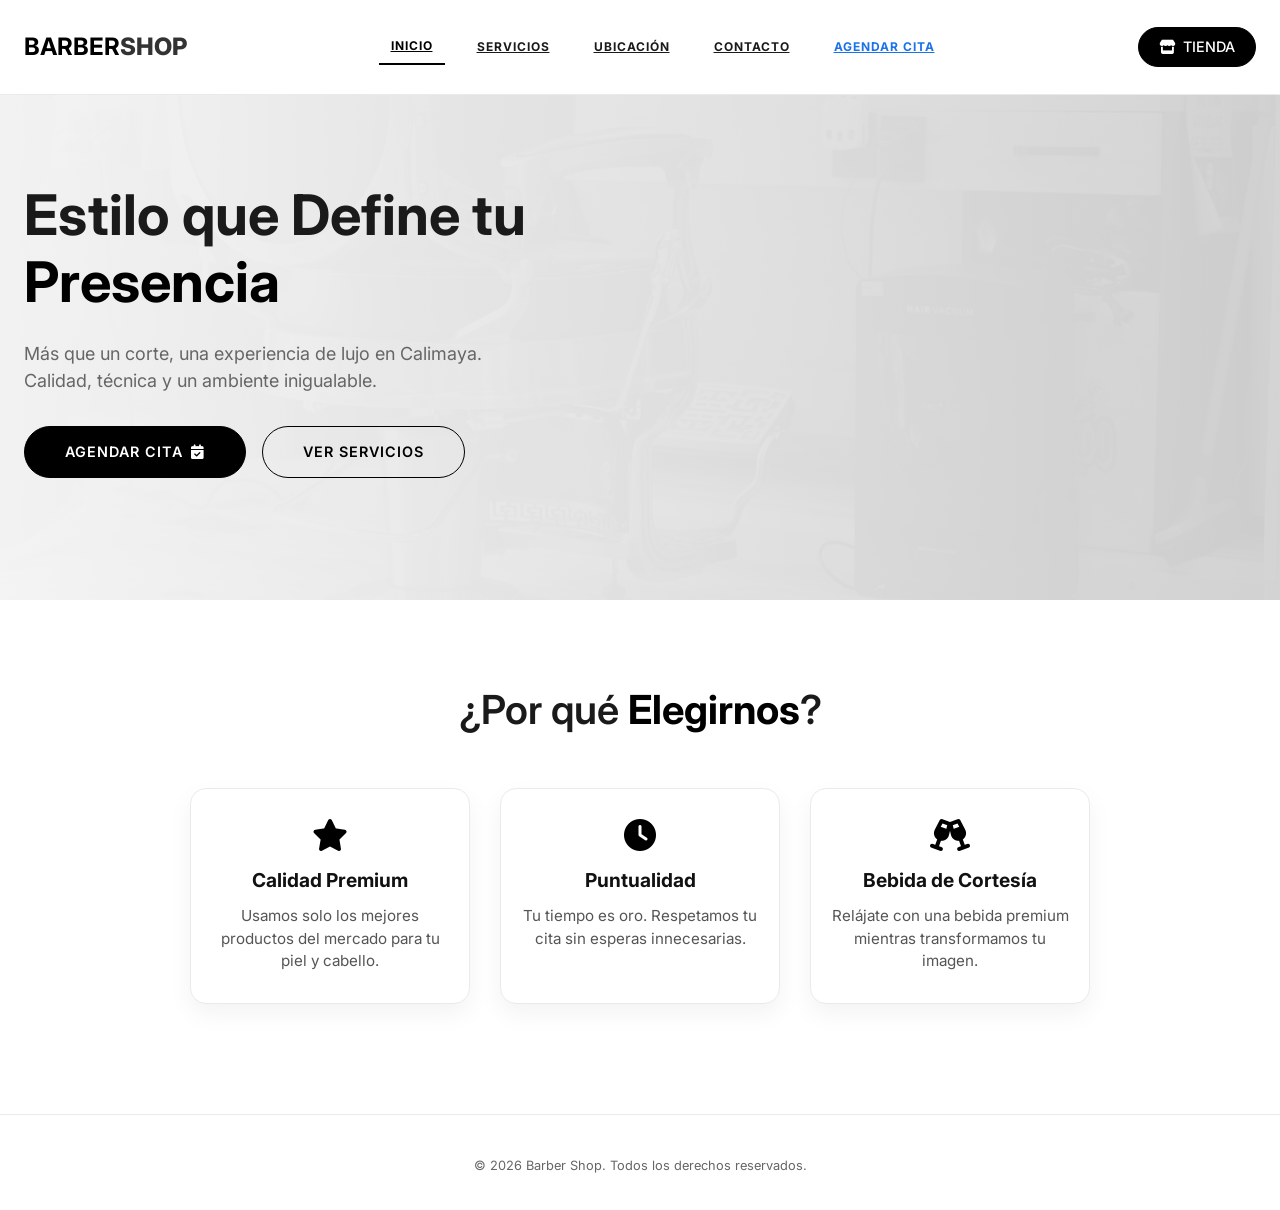
==== commit f3471390: "REFACTOR: Crear carpeta assets y mover archivos - css/, js/, img/ movidos a assets/" ====
--- a/index.html
+++ b/index.html
@@ -6,7 +6,7 @@
     <title>Barber Shop | Studio Premium</title>
     <link href="https://fonts.googleapis.com/css2?family=Inter:wght@300;400;500;600;700;800&display=swap" rel="stylesheet">
     <link rel="stylesheet" href="https://cdnjs.cloudflare.com/ajax/libs/font-awesome/6.4.0/css/all.min.css">
-    <link rel="stylesheet" href="css/style.css">
+    <link rel="stylesheet" href="assets/css/style.css">
 </head>
 <body>
     <header class="header">
@@ -35,7 +35,7 @@
     <main>
         <section class="hero">
             <div class="hero-background">
-                <img src="img/hero-bg.jpg" alt="Barbería" class="hero-bg-img">
+                <img src="assets/img/hero-bg.jpg" alt="Barbería" class="hero-bg-img">
                 <div class="hero-overlay"></div>
             </div>
             <div class="container hero-content">
@@ -81,6 +81,12 @@
             <p>© 2026 Barber Shop. Todos los derechos reservados.</p>
         </div>
     </footer>
-    <script src="js/main.js"></script>
+
+    <script src="assets/js/security.js"></script>
+    <script src="assets/js/crud-helper.js"></script>
+    <script src="assets/js/dom-optimizer.js"></script>
+    <script src="assets/js/productos.js"></script>
+    <script src="assets/js/lightbox.js"></script>
+    <script src="assets/js/main.js"></script>
 </body>
 </html>
--- a/assets/css/style.css
+++ b/assets/css/style.css
@@ -0,0 +1,2162 @@
+/* VARIABLES: Global design tokens and reset */
+:root {
+    --white: #FFFFFF;
+    --black: #000000;
+    --black-mate: #1A1A1A;
+    --gray-dark: #333333;
+    --gray-medium: #666666;
+    --gray-light: #F5F5F5;
+    --gray-border: #EAEAEA;
+    --shadow-sm: 0 4px 20px rgba(0, 0, 0, 0.02);
+    --shadow-md: 0 10px 30px rgba(0, 0, 0, 0.05);
+    --shadow-lg: 0 20px 40px rgba(0, 0, 0, 0.08);
+    --shadow-xl: 0 30px 60px rgba(0, 0, 0, 0.12);
+    --border-radius: 16px;
+    --border-radius-lg: 24px;
+    --transition: all 0.4s cubic-bezier(0.165, 0.84, 0.44, 1);
+    --facebook: #1877F2;
+    --instagram: linear-gradient(45deg, #f09433, #d62976, #962fbf, #4f5bd5);
+    --tiktok: linear-gradient(45deg, #00f2ea, #ff0050);
+}
+
+/* RESET: Remove default browser margins and box-sizing */
+* {
+    margin: 0;
+    padding: 0;
+    box-sizing: border-box;
+}
+
+/* BASE: Global body typography and background */
+body {
+    font-family: 'Inter', sans-serif;
+    background-color: var(--white);
+    color: var(--black-mate);
+    line-height: 1.5;
+}
+
+/* UTILITY: Light background variant for store pages */
+body.bg-light {
+    background-color: var(--gray-light);
+}
+
+/* LAYOUT: Responsive container with max width */
+.container {
+    max-width: 1400px;
+    margin: 0 auto;
+    padding: 0 24px;
+}
+
+/* ANIMATION: Fade-in effect for all sections */
+section {
+    opacity: 0;
+    transform: translateY(20px);
+    animation: fadeIn 0.8s ease-out forwards;
+}
+
+@keyframes fadeIn {
+    to {
+        opacity: 1;
+        transform: translateY(0);
+    }
+}
+
+/* HEADER: Fixed navigation bar styling */
+.header {
+    position: fixed;
+    top: 0;
+    left: 0;
+    width: 100%;
+    background-color: var(--white);
+    border-bottom: 1px solid var(--gray-border);
+    z-index: 1000;
+    padding: 12px 0;
+    overflow: visible !important;
+}
+
+/* BRANDING: Logo text styling */
+.logo {
+    font-size: 1.5rem;
+    font-weight: 700;
+    flex-shrink: 0;
+    display: flex;
+    align-items: center;
+}
+
+.logo-bar { color: var(--black); }
+.logo-drinks { color: var(--black); font-weight: 400; }
+
+/* HEADER: Shop button in navigation */
+.btn-header {
+    background-color: var(--black);
+    color: var(--white);
+    padding: 8px 20px;
+    border-radius: 50px;
+    text-decoration: none;
+    font-weight: 500;
+    font-size: 0.9rem;
+    transition: var(--transition);
+    display: flex;
+    align-items: center;
+    gap: 8px;
+    height: 40px;
+    flex-shrink: 0;
+    border: 1px solid var(--black);
+}
+
+.btn-header:hover {
+    background-color: var(--white);
+    color: var(--black);
+}
+
+/* MOBILE: Hamburger menu button (hidden on desktop) */
+.menu-toggle {
+    display: none;
+    flex-direction: column;
+    justify-content: center;
+    width: 30px;
+    height: 40px;
+    background: transparent;
+    border: none;
+    cursor: pointer;
+    padding: 0;
+    z-index: 1001;
+    gap: 5px;
+}
+
+.menu-toggle span {
+    width: 100%;
+    height: 2px;
+    background-color: var(--black);
+    transition: var(--transition);
+}
+
+/* WHATSAPP: Floating action button with pulse animation */
+.whatsapp-float {
+    position: fixed;
+    bottom: 30px;
+    right: 30px;
+    width: 70px;
+    height: 70px;
+    background: #000000;
+    color: #FFFFFF;
+    border: 2px solid #FFFFFF;
+    border-radius: 50%;
+    display: flex;
+    align-items: center;
+    justify-content: center;
+    font-size: 2.4rem;
+    z-index: 1000;
+    transition: all 0.3s ease;
+    text-decoration: none;
+    box-shadow: 0 4px 20px rgba(0, 0, 0, 0.3);
+    animation: glowPulse 2s ease-in-out infinite;
+}
+
+@keyframes glowPulse {
+    0% { box-shadow: 0 4px 20px rgba(0, 0, 0, 0.3); }
+    50% { box-shadow: 0 4px 35px rgba(0, 0, 0, 0.7); }
+    100% { box-shadow: 0 4px 20px rgba(0, 0, 0, 0.3); }
+}
+
+.whatsapp-float:hover {
+    transform: scale(1.15) rotate(5deg);
+    background: #FFFFFF;
+    color: #000000;
+    border-color: #000000;
+    box-shadow: 0 0 40px rgba(0, 0, 0, 0.6);
+    animation: none;
+}
+
+/* WHATSAPP: Tooltip text on hover */
+.whatsapp-tooltip {
+    position: absolute;
+    right: 80px;
+    background: var(--black);
+    color: white;
+    padding: 10px 18px;
+    border-radius: 50px;
+    font-size: 0.95rem;
+    white-space: nowrap;
+    opacity: 0;
+    pointer-events: none;
+    transition: all 0.3s ease;
+    box-shadow: var(--shadow-md);
+    font-weight: 500;
+    border: 1px solid var(--gray-border);
+}
+
+.whatsapp-float:hover .whatsapp-tooltip {
+    opacity: 1;
+    right: 90px;
+}
+
+/* UTILITY: Hide WhatsApp on light background pages */
+body.bg-light .whatsapp-float { display: none !important; }
+
+/* HERO: Main landing section with background image */
+.hero {
+    position: relative;
+    padding: 140px 0 80px;
+    min-height: 600px;
+    display: flex;
+    align-items: center;
+    overflow: hidden;
+}
+
+.hero-background {
+    position: absolute;
+    top: 0;
+    left: 0;
+    width: 100%;
+    height: 100%;
+    z-index: 0;
+}
+
+.hero-bg-img {
+    width: 100%;
+    height: 100%;
+    object-fit: cover;
+}
+
+.hero-overlay {
+    position: absolute;
+    top: 0;
+    left: 0;
+    width: 100%;
+    height: 100%;
+    background: linear-gradient(to right, rgba(255,255,255,0.95), rgba(255,255,255,0.8));
+}
+
+.hero-content {
+    position: relative;
+    z-index: 2;
+    display: grid;
+    grid-template-columns: 1fr 1fr;
+    gap: 60px;
+    align-items: center;
+}
+
+.hero-title {
+    font-size: 3.5rem;
+    font-weight: 700;
+    line-height: 1.2;
+    margin-bottom: 24px;
+}
+
+.highlight { color: var(--black); font-weight: 700; }
+
+.hero-subtitle {
+    font-size: 1.125rem;
+    color: var(--gray-medium);
+    margin-bottom: 32px;
+    max-width: 500px;
+}
+
+.hero-buttons { 
+    display: flex; 
+    gap: 16px; 
+    width: 100%;
+    max-width: 500px;
+}
+
+/* BUTTONS: Primary and outline variants */
+.btn {
+    display: inline-flex;
+    align-items: center;
+    justify-content: center;
+    gap: 8px;
+    padding: 14px 40px;
+    border-radius: 50px;
+    text-transform: uppercase;
+    letter-spacing: 1px;
+    text-decoration: none;
+    font-weight: 600;
+    transition: var(--transition);
+    border: 1px solid transparent;
+    cursor: pointer;
+    font-size: 0.9rem;
+    min-width: 180px;
+}
+
+.btn-primary {
+    background-color: var(--black);
+    color: var(--white);
+    border-color: var(--black);
+}
+
+.btn-primary:hover {
+    background-color: var(--white);
+    color: var(--black);
+}
+
+.btn-outline {
+    border-color: var(--black);
+    color: var(--black);
+    background-color: transparent;
+}
+
+.btn-outline:hover {
+    background-color: var(--black);
+    color: var(--white);
+}
+
+/* BUTTON: Google Calendar specific styling */
+.btn-primary[style*="background-color: #1a73e8"] {
+    background-color: #1a73e8 !important;
+    border-color: #1a73e8 !important;
+    color: white !important;
+    border-radius: 50px !important;
+    padding: 14px 40px !important;
+    min-width: 180px !important;
+}
+.btn-primary[style*="background-color: #1a73e8"]:hover {
+    background-color: #fff !important;
+    color: #1a73e8 !important;
+}
+
+/* CARDS: Shared hover effect for all card types */
+.stat-card,
+.info-card,
+.product-card,
+.info-card-premium {
+    border-radius: 16px !important;
+    border: 1px solid var(--gray-border);
+    overflow: hidden;
+    transition: var(--transition);
+}
+
+.stat-card:hover,
+.info-card:hover,
+.product-card:hover,
+.info-card-premium:hover {
+    transform: translateY(-5px);
+    box-shadow: var(--shadow-lg);
+    border-color: var(--black) !important;
+}
+
+/* HERO: Statistics cards grid */
+.hero-stats {
+    display: grid;
+    grid-template-columns: repeat(3, 1fr);
+    gap: 20px;
+    width: 100%;
+    max-width: 600px;
+}
+
+.stat-card {
+    text-align: center;
+    padding: 28px 20px;
+    background: var(--white);
+    border: 1px solid var(--gray-border);
+    border-radius: 16px !important;
+    min-width: 140px;
+}
+
+.stat-number {
+    display: block;
+    font-size: 2.8rem;
+    font-weight: 700;
+    color: var(--black);
+    margin-bottom: 8px;
+}
+
+.stat-label {
+    font-size: 0.9rem;
+    color: var(--gray-medium);
+    line-height: 1.4;
+}
+
+/* SERVICES: Interactive price list styling */
+.section { padding: 80px 0; }
+.section-header { text-align: center; margin-bottom: 48px; }
+.section-title {
+    font-size: 2.5rem;
+    font-weight: 600;
+    margin-bottom: 16px;
+}
+.section-subtitle {
+    color: var(--gray-medium);
+    font-size: 1.125rem;
+}
+
+.split-container {
+    display: grid;
+    grid-template-columns: 1fr 1fr;
+    gap: 50px;
+    align-items: center;
+}
+.split-text { display: flex; flex-direction: column; gap: 10px; }
+
+.servicio-item {
+    padding: 15px 0;
+    border-bottom: 1px solid var(--gray-border);
+    transition: all 0.3s ease;
+}
+.servicio-item:hover {
+    background-color: var(--gray-light);
+    padding-left: 15px;
+    padding-right: 15px;
+    border-bottom-color: var(--black);
+}
+
+.servicio-header {
+    display: flex;
+    justify-content: space-between;
+    align-items: center;
+    margin-bottom: 8px;
+}
+.servicio-header h3 {
+    font-size: 1.25rem;
+    font-weight: 600;
+    color: var(--black-mate);
+}
+.servicio-precio {
+    font-size: 1.5rem;
+    font-weight: 700;
+    color: var(--black);
+}
+.servicio-desc {
+    color: var(--gray-medium);
+    font-size: 0.95rem;
+    line-height: 1.6;
+}
+
+.split-image {
+    overflow: hidden;
+    box-shadow: var(--shadow-lg);
+    height: 500px;
+    border-radius: 16px;
+}
+.servicio-imagen {
+    width: 100%;
+    height: 100%;
+    object-fit: cover;
+}
+
+/* LOCATION: Map and info cards layout */
+.ubicacion-grid {
+    display: grid;
+    grid-template-columns: 1fr 1fr;
+    gap: 40px;
+}
+.mapa-container {
+    overflow: hidden;
+    box-shadow: var(--shadow-lg);
+    border-radius: 16px;
+}
+.mapa-container iframe {
+    display: block;
+    width: 100%;
+    height: 400px;
+}
+.ubicacion-info { display: flex; flex-direction: column; gap: 20px; }
+
+.info-card {
+    display: flex;
+    gap: 16px;
+    padding: 20px;
+    background: var(--white);
+    border: 1px solid var(--gray-border);
+    border-radius: 16px !important;
+}
+.info-icon {
+    width: 48px;
+    height: 48px;
+    background-color: var(--gray-light);
+    display: flex;
+    align-items: center;
+    justify-content: center;
+    font-size: 1.5rem;
+    color: var(--black);
+    flex-shrink: 0;
+    border-radius: 50%;
+}
+.info-detalles h4 {
+    font-size: 1.125rem;
+    margin-bottom: 8px;
+}
+.info-detalles p {
+    color: var(--gray-medium);
+    margin: 4px 0;
+}
+.dia {
+    font-weight: 600;
+    color: var(--black);
+    min-width: 70px;
+    display: inline-block;
+}
+
+/* CONTACT: Final contact section with social links */
+.contacto-final {
+    padding: 60px 0;
+    background-color: var(--gray-light);
+}
+.contacto-grid-tres {
+    display: grid;
+    grid-template-columns: repeat(3, 1fr);
+    gap: 40px;
+    text-align: left;
+}
+.contacto-col h3 {
+    font-size: 1.25rem;
+    margin-bottom: 20px;
+    color: var(--black);
+}
+.contacto-col ul { list-style: none; }
+.contacto-col li { padding: 8px 0; color: var(--gray-dark); }
+.contacto-col a {
+    color: var(--gray-dark);
+    text-decoration: none;
+    transition: var(--transition);
+}
+.contacto-col a:hover {
+    color: var(--black);
+    padding-left: 5px;
+}
+.contacto-lista li { display: flex; align-items: center; gap: 10px; }
+.contacto-lista i { width: 20px; color: var(--black); }
+
+/* SOCIAL: Animated social media icons */
+.redes-sociales { display: flex; gap: 15px; margin-top: 20px; }
+.redes-sociales a {
+    width: 48px;
+    height: 48px;
+    border-radius: 50%;
+    background: var(--black);
+    display: flex;
+    align-items: center;
+    justify-content: center;
+    color: var(--white);
+    font-size: 1.4rem;
+    transition: all 0.3s ease;
+    text-decoration: none;
+}
+.redes-sociales a:hover {
+    transform: translateY(-5px) scale(1.15);
+    background: var(--white);
+    color: var(--black);
+    border: 1px solid var(--black);
+}
+
+/* FOOTER: Main footer with admin button */
+.footer-final {
+    background-color: var(--white);
+    padding: 20px 0 15px;
+    text-align: center;
+    border-top: 1px solid var(--gray-border);
+    position: relative;
+    margin-top: 30px;
+}
+
+.footer-final .container {
+    position: relative;
+    display: flex;
+    flex-direction: column;
+    align-items: center;
+    justify-content: center;
+    min-height: 60px;
+    max-width: 1200px;
+    margin: 0 auto;
+    padding: 0 20px;
+}
+
+.footer-final p {
+    color: var(--gray-medium);
+    font-size: 0.8rem;
+    margin: 2px 0;
+}
+
+.footer-legal {
+    color: var(--gray-dark);
+    cursor: pointer;
+    transition: var(--transition);
+    display: inline-block;
+    font-size: 0.8rem;
+    margin: 2px 0;
+}
+
+.footer-legal:hover {
+    color: var(--black);
+    text-decoration: underline;
+}
+
+.btn-admin-footer {
+    position: absolute;
+    bottom: 15px;
+    right: 24px;
+    left: auto;
+    display: inline-flex;
+    align-items: center;
+    gap: 6px;
+    padding: 6px 12px;
+    background-color: transparent;
+    color: #999;
+    border: 1px solid #e0e0e0;
+    border-radius: 30px;
+    text-decoration: none;
+    font-size: 0.7rem;
+    transition: all 0.3s ease;
+    z-index: 10;
+}
+
+.btn-admin-footer:hover {
+    background-color: #000;
+    color: #FFF;
+    border-color: #000;
+    transform: translateY(-2px);
+}
+
+/* NAVIGATION: Back link styling */
+.back-link {
+    display: flex;
+    align-items: center;
+    gap: 8px;
+    text-decoration: none;
+    color: var(--black);
+    font-weight: 500;
+    transition: var(--transition);
+}
+
+.back-link:hover {
+    color: var(--gray-dark);
+    transform: translateX(-5px);
+}
+
+.back-link span {
+    display: inline;
+}
+
+/* STORE: Search bar with centered icon */
+.search-container {
+    flex: 0 1 500px;
+    margin: 0 auto;
+    position: relative;
+    max-width: 500px;
+    width: 100%;
+}
+
+.search-container input {
+    width: 100%;
+    padding: 12px 20px 12px 45px;
+    border: 1px solid var(--gray-border);
+    border-radius: 50px;
+    font-size: 1rem;
+    transition: var(--transition);
+}
+
+.search-container input:focus {
+    outline: none;
+    border-color: var(--black);
+    box-shadow: 0 0 0 3px rgba(0, 0, 0, 0.05);
+}
+
+.search-container i {
+    position: absolute;
+    left: 18px;
+    top: 50%;
+    transform: translateY(-50%);
+    color: var(--gray-medium);
+    transition: color var(--transition);
+    line-height: 1;
+    display: flex;
+    align-items: center;
+    pointer-events: none;
+}
+
+.search-container input:focus + i { 
+    color: var(--black); 
+}
+
+/* STORE: Category filter pills */
+.filter-pills {
+    display: flex;
+    gap: 10px;
+    margin: 120px 0 30px;
+    flex-wrap: wrap;
+    justify-content: center;
+    padding: 0 15px;
+}
+
+.pill {
+    padding: 8px 20px;
+    border: 1px solid var(--gray-border);
+    background: transparent;
+    cursor: pointer;
+    font-weight: 600;
+    font-size: 0.8rem;
+    text-transform: uppercase;
+    letter-spacing: 0.5px;
+    transition: all 0.3s ease;
+    color: var(--gray-dark);
+    border-radius: 30px;
+    min-width: 90px;
+    text-align: center;
+}
+
+.pill:hover, .pill.active {
+    background-color: var(--black) !important;
+    color: var(--white) !important;
+    border-color: var(--black) !important;
+    transform: translateY(-2px);
+    box-shadow: var(--shadow-sm);
+}
+
+/* PRODUCTS: Store grid and cards */
+.product-grid {
+    display: grid;
+    grid-template-columns: repeat(auto-fill, minmax(220px, 1fr));
+    gap: 25px;
+    padding: 30px 15px;
+    max-width: 1200px;
+    margin: 0 auto;
+}
+
+.product-card {
+    background: #ffffff;
+    overflow: hidden;
+    border: 1px solid #f0f0f0;
+    transition: all 0.3s ease;
+    cursor: pointer;
+    display: flex;
+    flex-direction: column;
+    border-radius: 12px !important;
+    box-shadow: 0 2px 8px rgba(0,0,0,0.03);
+}
+
+.product-card:hover {
+    border-color: #000000;
+    box-shadow: 0 5px 15px rgba(0,0,0,0.08);
+    transform: translateY(-3px);
+}
+
+.product-image-box {
+    position: relative;
+    height: 200px;
+    background: #f8f8f8;
+    overflow: hidden;
+}
+
+.product-image-box img {
+    width: 100%;
+    height: 100%;
+    object-fit: cover;
+    transition: transform 0.4s ease;
+}
+
+.product-card:hover .product-image-box img { 
+    transform: scale(1.05); 
+}
+
+.product-details {
+    padding: 15px 12px;
+    text-align: center;
+    flex-grow: 1;
+    display: flex;
+    flex-direction: column;
+    justify-content: space-between;
+}
+
+.product-title {
+    font-size: 1rem;
+    font-weight: 600;
+    margin-bottom: 5px;
+    color: var(--black);
+    line-height: 1.3;
+}
+
+.product-category-label {
+    font-size: 0.7rem;
+    text-transform: uppercase;
+    letter-spacing: 0.5px;
+    color: #999;
+    margin-bottom: 8px;
+    font-weight: 500;
+}
+
+.product-price {
+    font-size: 1.2rem;
+    font-weight: 700;
+    color: var(--black);
+    margin-top: 5px;
+}
+
+.no-products {
+    text-align: center;
+    padding: 60px;
+    color: var(--gray-medium);
+    font-size: 1.2rem;
+    grid-column: 1 / -1;
+}
+
+/* MODAL: Product detail popup and image viewer */
+.modal {
+    display: none;
+    position: fixed;
+    top: 0;
+    left: 0;
+    width: 100%;
+    height: 100%;
+    z-index: 2000;
+    align-items: center;
+    justify-content: center;
+}
+.modal.active { display: flex; }
+
+.modal-overlay {
+    position: absolute;
+    top: 0;
+    left: 0;
+    width: 100%;
+    height: 100%;
+    background: rgba(0, 0, 0, 0.85);
+    backdrop-filter: blur(5px);
+}
+
+.modal-container {
+    width: 90%;
+    max-width: 1200px;
+    height: 85vh;
+    display: grid;
+    grid-template-columns: 1.2fr 0.8fr;
+    background: white;
+    box-shadow: 0 25px 50px -12px rgba(0, 0, 0, 0.4);
+    position: relative;
+    z-index: 2001;
+    border-radius: 16px;
+    overflow: hidden;
+}
+
+.modal-image-area {
+    background: #f9f9f9;
+    display: flex;
+    align-items: center;
+    justify-content: flex-start;
+    position: relative;
+    height: 100%;
+    width: 100%;
+    overflow-x: auto;
+    overflow-y: hidden;
+    scroll-snap-type: x mandatory;
+    -webkit-overflow-scrolling: touch;
+    scroll-behavior: smooth;
+    scrollbar-width: thin;
+    -ms-overflow-style: auto;
+    cursor: grab;
+    user-select: none;
+}
+.modal-image-area:active {
+    cursor: grabbing;
+}
+.modal-image-area::-webkit-scrollbar {
+    height: 4px;
+    background: #f0f0f0;
+}
+.modal-image-area::-webkit-scrollbar-thumb {
+    background: #999;
+    border-radius: 4px;
+}
+.modal-image-area::-webkit-scrollbar-thumb:hover {
+    background: #666;
+}
+
+.modal-img {
+    scroll-snap-align: center;
+    flex-shrink: 0;
+    width: 100%;
+    height: 100%;
+    object-fit: contain;
+    cursor: pointer;
+    pointer-events: auto !important;
+    -webkit-user-drag: none;
+    user-select: none;
+}
+
+.modal-details {
+    background: white;
+    padding: 50px 40px;
+    overflow-y: auto;
+    border-left: 1px solid var(--gray-border);
+}
+.modal-details h2 {
+    font-size: 1.8rem;
+    margin-bottom: 10px;
+    color: var(--black);
+    font-weight: 600;
+}
+.modal-price {
+    font-size: 2.5rem;
+    font-weight: 300;
+    color: var(--black);
+    margin-bottom: 25px;
+    display: flex;
+    align-items: flex-start;
+}
+.modal-price::before {
+    content: "$ ";
+    font-size: 1.5rem;
+    margin-top: 5px;
+    margin-right: 5px;
+}
+
+/* MODAL: WhatsApp purchase button */
+.btn-whatsapp-product {
+    background-color: #000 !important;
+    color: #fff !important;
+    border: 1px solid #000;
+    padding: 18px 30px;
+    font-weight: 600;
+    text-transform: uppercase;
+    letter-spacing: 2px;
+    width: 100%;
+    margin-top: 20px;
+    transition: all 0.3s ease;
+    display: flex;
+    align-items: center;
+    justify-content: center;
+    gap: 12px;
+    cursor: pointer;
+    font-size: 0.9rem;
+    border-radius: 50px;
+}
+.btn-whatsapp-product:hover {
+    background-color: #fff !important;
+    color: #000 !important;
+}
+
+/* MODAL: Size selector for clothing items */
+.talla-container {
+    margin: 20px 0 25px 0;
+    text-align: left;
+}
+.talla-label {
+    font-size: 0.85rem;
+    font-weight: 700;
+    margin-bottom: 15px;
+    display: flex;
+    align-items: center;
+    gap: 8px;
+    color: var(--gray-dark);
+    text-transform: uppercase;
+}
+.talla-grid {
+    display: flex;
+    gap: 12px;
+    flex-wrap: wrap;
+}
+.talla-btn {
+    width: 45px;
+    height: 45px;
+    border: 1px solid #ddd;
+    background: transparent;
+    color: var(--black);
+    font-weight: 500;
+    font-size: 1rem;
+    cursor: pointer;
+    transition: all 0.2s ease;
+    display: flex;
+    align-items: center;
+    justify-content: center;
+    border-radius: 50px;
+}
+.talla-btn:hover:not(.disabled) { border-color: var(--black); }
+.talla-btn.selected {
+    border: 2px solid var(--black);
+    font-weight: 700;
+}
+.talla-btn.disabled {
+    opacity: 0.3;
+    cursor: not-allowed;
+    background: #f9f9f9;
+    text-decoration: line-through;
+}
+
+.stock-indicator {
+    margin-bottom: 25px;
+    padding: 10px 0;
+    display: flex;
+    align-items: center;
+    gap: 8px;
+    border-bottom: 1px solid var(--gray-border);
+}
+.stock-text { font-weight: 600; font-size: 0.9rem; color: var(--gray-dark); }
+
+.modal-description h4 {
+    margin-bottom: 15px;
+    font-size: 1rem;
+    text-transform: uppercase;
+    letter-spacing: 1px;
+    color: var(--gray-dark);
+}
+.modal-description ul { list-style: none; }
+.modal-description li {
+    padding: 8px 0;
+    display: flex;
+    align-items: center;
+    gap: 10px;
+    color: var(--black-mate);
+    font-size: 0.95rem;
+}
+.modal-description li i { color: var(--gray-medium); }
+
+/* VIEWER: Fullscreen image gallery */
+.image-viewer {
+    display: none;
+    position: fixed;
+    top: 0;
+    left: 0;
+    width: 100%;
+    height: 100%;
+    z-index: 3000;
+    align-items: center;
+    justify-content: center;
+    background: rgba(0, 0, 0, 0.95);
+}
+.image-viewer.active { display: flex; }
+
+.image-viewer-container {
+    width: 100%;
+    height: 100vh;
+    overflow-x: auto;
+    overflow-y: hidden;
+    scroll-snap-type: x mandatory;
+    -webkit-overflow-scrolling: touch;
+    display: flex;
+    align-items: center;
+    scrollbar-width: none;
+}
+.image-viewer-container::-webkit-scrollbar { display: none; }
+.viewer-img {
+    scroll-snap-align: center;
+    flex-shrink: 0;
+    width: 100%;
+    height: 90vh;
+    object-fit: contain;
+}
+
+.modal-nav, .image-viewer-nav {
+    position: absolute;
+    top: 50%;
+    transform: translateY(-50%);
+    width: 50px;
+    height: 50px;
+    background: transparent;
+    border: none;
+    display: flex;
+    align-items: center;
+    justify-content: center;
+    cursor: pointer;
+    color: var(--black);
+    font-size: 2rem;
+    z-index: 2010;
+    transition: transform 0.2s;
+}
+.image-viewer-nav { color: white; }
+.modal-nav:hover, .image-viewer-nav:hover { transform: translateY(-50%) scale(1.1); }
+.modal-nav.prev, .image-viewer-nav.prev { left: 20px; }
+.modal-nav.next, .image-viewer-nav.next { right: 20px; }
+
+.modal-close, .image-viewer-close {
+    position: absolute;
+    width: 45px;
+    height: 45px;
+    background: rgba(0, 0, 0, 0.6);
+    border: 2px solid rgba(255, 255, 255, 0.8);
+    border-radius: 50%;
+    display: flex;
+    align-items: center;
+    justify-content: center;
+    cursor: pointer;
+    color: white;
+    z-index: 2002;
+    top: 20px;
+    right: 20px;
+    transition: all 0.3s ease;
+}
+.modal-close:hover, .image-viewer-close:hover {
+    background: white;
+    color: black;
+    transform: scale(1.1);
+}
+
+.modal-image-counter {
+    position: absolute !important;
+    top: 20px !important;
+    left: 20px !important;
+    background: rgba(0, 0, 0, 0.6) !important;
+    color: white !important;
+    padding: 4px 10px !important;
+    font-size: 0.7rem !important;
+    font-weight: 500 !important;
+    border-radius: 30px !important;
+    z-index: 2010 !important;
+    min-width: 45px;
+    text-align: center;
+}
+
+.image-viewer-counter {
+    position: absolute !important;
+    top: 20px !important;
+    left: 20px !important;
+    background: rgba(0, 0, 0, 0.6) !important;
+    color: white !important;
+    padding: 4px 10px !important;
+    font-size: 0.7rem !important;
+    font-weight: 500 !important;
+    border-radius: 30px !important;
+    z-index: 3100 !important;
+    min-width: 45px;
+    text-align: center;
+}
+
+/* DESKTOP: Horizontal navigation menu (min-width 769px) */
+.nav-list {
+    list-style: none !important;
+    padding: 0 !important;
+    margin: 0 !important;
+}
+
+@media (min-width: 769px) {
+    .header-container {
+        display: grid;
+        grid-template-columns: auto 1fr auto; 
+        align-items: center;
+        height: 70px;
+        gap: 20px;
+    }
+
+    .logo { margin: 0; }
+    
+    .back-link {
+        justify-self: start;
+    }
+    
+    .search-container {
+        justify-self: center;
+        width: 100%;
+        max-width: 500px;
+    }
+
+    .nav-menu {
+        display: flex !important;
+        justify-content: center;
+        background: transparent !important;
+        position: static !important;
+        width: auto !important;
+        height: 100% !important;
+        overflow: visible !important;
+    }
+
+    .nav-list {
+        display: flex !important;
+        flex-direction: row !important;
+        gap: 20px;
+        align-items: center;
+    }
+
+    .nav-list li a {
+        background: transparent !important; 
+        color: var(--black-mate) !important;
+        border: none !important;
+        border-radius: 0; 
+        padding: 8px 12px;
+        font-size: 0.75rem !important; 
+        font-weight: 700;
+        text-transform: uppercase;
+        letter-spacing: 1px;
+        transition: color var(--transition);
+        display: flex;
+        align-items: center;
+    }
+
+    .nav-list li a i { display: none; }
+
+    .nav-list li a:hover {
+        color: var(--black) !important;
+        transform: none;
+        box-shadow: none;
+    }
+
+    .nav-list a.active {
+        color: var(--black) !important;
+        border-bottom: 2px solid var(--black) !important;
+    }
+    
+    .nav-list a::after { display: none !important; }
+
+    .nav-list li a[href*="calendar"] {
+        color: #1a73e8 !important; 
+    }
+
+    .header-actions { margin: 0; }
+    .menu-toggle { display: none !important; }
+    .tienda-menu { display: none !important; }
+}
+
+/* DESKTOP: Admin panel specific header layout */
+@media (min-width: 769px) {
+    .admin-panel .header-container {
+        display: grid;
+        grid-template-columns: auto 1fr auto auto;
+        align-items: center;
+        gap: 15px;
+    }
+    
+    .admin-panel .nav-menu {
+        justify-content: center;
+        margin: 0 20px;
+    }
+    
+    .admin-panel .admin-header-right {
+        display: flex;
+        gap: 10px;
+        align-items: center;
+        margin-left: auto;
+    }
+}
+
+/* DESKTOP: Larger screens counter positioning */
+@media (min-width: 1025px) {
+    .modal-image-counter, .image-viewer-counter {
+        top: 30px !important;
+        left: 30px !important;
+        padding: 5px 15px !important;
+        font-size: 0.8rem !important;
+    }
+
+    .modal-close, .image-viewer-close {
+        top: 30px !important;
+        right: 30px !important;
+    }
+}
+
+/* TABLET: Modal adjustments up to 1024px */
+@media (max-width: 1024px) {
+    .modal-nav, .image-viewer-nav {
+        display: none !important;
+    }
+
+    .modal-container {
+        width: 100%;
+        height: 100vh;
+        grid-template-columns: 1fr;
+        grid-template-rows: 45vh 55vh;
+        border-radius: 0;
+    }
+
+    .modal-image-area {
+        overflow-x: auto !important;
+        overflow-y: hidden !important;
+        scroll-snap-type: x mandatory;
+        -webkit-overflow-scrolling: touch !important;
+        scroll-behavior: smooth;
+        cursor: grab;
+        height: 45vh;
+        width: 100%;
+        background: #000;
+    }
+    
+    .modal-image-area:active {
+        cursor: grabbing;
+    }
+    
+    .modal-image-area::-webkit-scrollbar {
+        height: 2px;
+        background: #333;
+    }
+    .modal-image-area::-webkit-scrollbar-thumb {
+        background: #666;
+        border-radius: 2px;
+    }
+
+    .modal-img {
+        width: 100%;
+        height: 100%;
+        object-fit: contain;
+    }
+
+    /* TABLET: Counter moved to right side */
+    .modal-image-counter {
+        top: 10px !important;
+        right: 10px !important;
+        left: auto !important;
+        background: rgba(0, 0, 0, 0.4) !important;
+        padding: 2px 6px !important;
+        font-size: 0.55rem !important;
+        min-width: 30px;
+    }
+    
+    .image-viewer-counter {
+        top: 10px !important;
+        right: 10px !important;
+        left: auto !important;
+        padding: 3px 8px !important;
+        font-size: 0.6rem !important;
+        min-width: 35px;
+    }
+
+    .image-viewer-container {
+        overflow-x: auto !important;
+        overflow-y: hidden !important;
+        scroll-snap-type: x mandatory;
+        -webkit-overflow-scrolling: touch !important;
+        scroll-behavior: smooth;
+        cursor: grab;
+    }
+    .image-viewer-container:active {
+        cursor: grabbing;
+    }
+    
+    .image-viewer-container::-webkit-scrollbar {
+        height: 2px;
+        background: #333;
+    }
+    .image-viewer-container::-webkit-scrollbar-thumb {
+        background: #666;
+        border-radius: 2px;
+    }
+
+    .modal-close, .image-viewer-close {
+        top: 10px !important;
+        left: 10px !important;
+        right: auto !important;
+        background: rgba(0,0,0,0.3) !important;
+        font-size: 1rem !important;
+        width: 32px !important;
+        height: 32px !important;
+        border: none !important;
+    }
+    .image-viewer-close { 
+        position: fixed !important; 
+        background: rgba(0,0,0,0.5) !important;
+    }
+
+    .modal-close i::before, .image-viewer-close i::before {
+        content: "\f060"; 
+        font-family: "Font Awesome 6 Free";
+        font-weight: 900;
+        font-size: 0.9rem;
+    }
+    
+    .modal-details {
+        padding: 15px;
+    }
+    
+    .modal-details h2 {
+        font-size: 1.4rem;
+    }
+    
+    .modal-price {
+        font-size: 1.8rem;
+        margin-bottom: 15px;
+    }
+    
+    .modal-price::before {
+        font-size: 1.2rem;
+    }
+    
+    .talla-container {
+        margin: 10px 0 15px 0;
+    }
+    
+    .talla-btn {
+        width: 38px;
+        height: 38px;
+        font-size: 0.9rem;
+    }
+    
+    .btn-whatsapp-product {
+        padding: 14px 20px;
+        font-size: 0.8rem;
+        margin-top: 10px;
+    }
+}
+
+/* MOBILE: Phone-specific styles up to 768px */
+@media (max-width: 768px) {
+    .header-container {
+        display: grid;
+        grid-template-columns: auto 1fr auto;
+        padding: 0 10px;
+        height: 60px;
+        gap: 8px;
+    }
+    
+    .back-link { 
+        grid-column: 1; 
+        grid-row: 1; 
+        z-index: 1002;
+        position: static;
+        transform: none;
+        font-size: 0;
+        width: 40px;
+        height: 40px;
+        display: flex;
+        align-items: center;
+        justify-content: center;
+    }
+    
+    .back-link i {
+        font-size: 1.2rem;
+        margin: 0;
+    }
+    
+    .back-link span { 
+        display: none;
+    }
+    
+    .search-container {
+        grid-column: 2;
+        grid-row: 1;
+        margin: 0;
+        width: 100%;
+        max-width: 100%;
+    }
+    
+    .search-container input {
+        padding: 8px 12px;
+        font-size: 0.85rem;
+        height: 38px;
+        width: 100%;
+    }
+
+    .search-container i {
+        display: none;
+    }
+    
+    .menu-toggle {
+        display: flex !important;
+        grid-column: 3;
+        grid-row: 1;
+        margin-left: auto;
+        z-index: 1002;
+        width: 40px;
+        height: 40px;
+        align-items: center;
+        justify-content: center;
+    }
+    
+    .header-actions { display: none !important; }
+    
+    /* MOBILE: Slide-out navigation menu */
+    .nav-menu {
+        display: flex !important;
+        position: fixed;
+        right: -100%;
+        width: 75%;
+        max-width: 280px;
+        height: 100vh;
+        background: var(--white);
+        padding: 80px 15px 20px;
+        border-left: 1px solid var(--gray-border);
+        transition: var(--transition);
+        z-index: 999;
+        box-shadow: -5px 0 20px rgba(0,0,0,0.05);
+    }
+    .nav-menu.active { right: 0 !important; }
+    
+    .nav-menu .nav-list {
+        list-style: none !important;
+        padding: 0 !important;
+        margin: 0 !important;
+        display: flex !important;
+        flex-direction: column;
+        gap: 5px;
+        width: 100%;
+    }
+    
+    .nav-menu .nav-list li {
+        width: 100%;
+        margin: 0;
+    }
+    
+    .nav-menu .nav-list li a {
+        display: flex;
+        align-items: center;
+        gap: 15px;
+        padding: 18px 15px;
+        font-size: 0.95rem;
+        font-weight: 500;
+        text-transform: uppercase;
+        letter-spacing: 0.5px;
+        text-decoration: none;
+        color: var(--black-mate);
+        background: transparent;
+        border-bottom: 1px solid var(--gray-border);
+        border-radius: 4px;
+        transition: all 0.2s ease;
+        width: 100%;
+    }
+    
+    .nav-menu .nav-list li a i {
+        display: inline-block !important;
+        font-size: 0.9rem;
+        color: var(--gray-medium);
+        width: 18px;
+        text-align: center;
+    }
+    
+    .nav-menu .nav-list li a:hover {
+        background-color: var(--gray-light);
+        color: var(--black);
+    }
+    
+    .nav-menu .nav-list li a:hover i {
+        color: var(--black);
+    }
+    
+    .nav-menu .nav-list li a.active {
+        background-color: var(--gray-light);
+        color: var(--black);
+        font-weight: 600;
+    }
+    
+    .nav-menu .nav-list li a.active i {
+        color: var(--black);
+    }
+    
+    .nav-menu .nav-list li a[href*="calendar"] {
+        color: #1a73e8;
+        background: transparent;
+    }
+    
+    .nav-menu .nav-list li a[href*="calendar"] i {
+        color: #1a73e8;
+    }
+    
+    .nav-menu .nav-list li a[href*="calendar"]:hover {
+        background-color: var(--gray-light);
+        color: #1a73e8;
+    }
+    
+    /* MOBILE: Hero section adjustments */
+    .hero-content { 
+        grid-template-columns: 1fr; 
+        text-align: center; 
+        padding: 20px;
+    }
+    .hero-title { font-size: 2rem; }
+    
+    .hero-buttons { 
+        max-width: 100%;
+        padding: 0 20px;
+    }
+    
+    .hero-buttons .btn {
+        padding: 14px 20px;
+        font-size: 0.9rem;
+        min-width: 160px;
+    }
+    
+    .hero-stats { 
+        max-width: 100%;
+        gap: 12px;
+        padding: 0 15px;
+    }
+    
+    .stat-card {
+        padding: 20px 12px;
+        min-width: 120px;
+    }
+    
+    .stat-number {
+        font-size: 2.2rem;
+    }
+    
+    .stat-label {
+        font-size: 0.8rem;
+    }
+    
+    .split-container { grid-template-columns: 1fr; }
+    .split-image { order: -1; height: 250px; }
+    
+    .ubicacion-grid, .contacto-grid-tres { grid-template-columns: 1fr; }
+    
+    .filter-pills {
+        margin-top: 90px !important;
+        gap: 6px;
+        padding: 0 8px;
+    }
+    
+    .pill {
+        padding: 6px 12px;
+        font-size: 0.7rem;
+        min-width: 70px;
+    }
+    
+    .product-grid {
+        grid-template-columns: 1fr;
+        gap: 25px;
+        padding: 15px;
+    }
+    
+    .product-image-box {
+        height: 300px;
+    }
+    
+    .product-details {
+        padding: 15px 12px;
+    }
+    
+    .product-title {
+        font-size: 1.2rem;
+    }
+    
+    .product-category-label {
+        font-size: 0.75rem;
+        margin-bottom: 8px;
+    }
+    
+    .product-price {
+        font-size: 1.4rem;
+    }
+    
+    .footer-final {
+        padding: 15px 0 10px;
+        margin-top: 20px;
+    }
+    
+    .footer-final .container {
+        min-height: 50px;
+        padding: 0 15px;
+    }
+    
+    .footer-final p {
+        margin: 2px 0;
+        font-size: 0.7rem;
+    }
+    
+    .footer-legal {
+        margin-bottom: 5px;
+        font-size: 0.7rem;
+    }
+    
+    .btn-admin-footer {
+        bottom: 12px;
+        right: 15px;
+        padding: 4px 8px;
+        font-size: 0.6rem;
+        gap: 4px;
+    }
+    
+    /* MOBILE: Admin panel specific overrides */
+    .admin-panel .header-container {
+        padding: 0 20px !important;
+    }
+    
+    .admin-panel .admin-logo {
+        display: none;
+    }
+    
+    .admin-panel .logo {
+        display: none;
+    }
+    
+    .admin-panel .nav-menu {
+        position: fixed;
+        right: -100%;
+        top: 0;
+        width: 75%;
+        max-width: 280px;
+        height: 100vh;
+        background: var(--white);
+        padding: 80px 20px;
+        transition: 0.3s;
+        z-index: 999;
+    }
+    
+    .admin-panel .nav-menu.active {
+        right: 0;
+    }
+    
+    .admin-panel .admin-header-right {
+        grid-column: 3;
+        grid-row: 1;
+        display: flex;
+        gap: 10px;
+        align-items: center;
+        margin-right: 15px;
+    }
+    
+    .admin-panel .admin-user-badge span {
+        display: none;
+    }
+    
+    .admin-panel .admin-user-badge i {
+        font-size: 1.2rem;
+    }
+    
+    .admin-panel .btn-danger span {
+        display: none;
+    }
+    
+    .admin-panel .btn-danger i {
+        font-size: 1.2rem;
+        margin: 0;
+    }
+    
+    .admin-panel .back-link span {
+        display: none;
+    }
+    
+    .admin-panel .back-link i {
+        font-size: 1.2rem;
+    }
+}
+
+/* ADMIN: Panel header and statistics */
+.admin-panel { padding-top: 120px; min-height: 100vh; }
+
+.admin-header { 
+    display: flex; 
+    justify-content: space-between; 
+    align-items: center; 
+    margin-bottom: 40px; 
+}
+
+.admin-stats { 
+    display: flex; 
+    gap: 15px; 
+    flex-wrap: wrap; 
+}
+
+.stat-badge {
+    background: var(--white);
+    color: var(--black);
+    padding: 10px 20px;
+    border: 1px solid var(--gray-border);
+    border-radius: 50px;
+    font-weight: 600;
+    font-size: 0.9rem;
+    box-shadow: var(--shadow-sm);
+    display: inline-flex;
+    align-items: center;
+    gap: 8px;
+}
+
+.stat-badge i {
+    color: var(--black);
+    font-size: 1rem;
+}
+
+.admin-header-right { 
+    display: flex; 
+    gap: 12px; 
+    align-items: center; 
+}
+
+.admin-user-badge { 
+    background: var(--white);
+    color: var(--black);
+    padding: 8px 20px; 
+    font-weight: 600; 
+    font-size: 0.85rem; 
+    letter-spacing: 1px; 
+    border-radius: 50px;
+    border: 1px solid var(--gray-border);
+    display: inline-flex;
+    align-items: center;
+    gap: 8px;
+}
+
+.admin-user-badge i {
+    color: var(--black);
+    font-size: 0.9rem;
+}
+
+.btn-danger { 
+    background: var(--white); 
+    color: var(--black); 
+    border: 1px solid var(--gray-border);
+    border-radius: 50px;
+    padding: 8px 20px;
+    cursor: pointer;
+    transition: all 0.3s ease;
+    font-weight: 600;
+    font-size: 0.85rem;
+    display: inline-flex;
+    align-items: center;
+    gap: 8px;
+}
+
+.btn-danger:hover {
+    background: #000;
+    color: white;
+    border-color: #000;
+}
+
+.btn-danger i {
+    font-size: 0.9rem;
+}
+
+/* ADMIN: Product form styling */
+.admin-form-container { 
+    background: white; 
+    padding: 40px; 
+    border: 1px solid var(--gray-border); 
+    margin-bottom: 50px; 
+    border-radius: 16px; 
+}
+
+.form-grid { 
+    display: grid; 
+    grid-template-columns: repeat(auto-fit, minmax(250px, 1fr)); 
+    gap: 20px; 
+}
+
+.admin-input, .admin-select, .admin-textarea { 
+    width: 100%; 
+    padding: 12px; 
+    border: 1px solid #ccc; 
+    font-size: 0.95rem;
+    border-radius: 50px;
+}
+
+.admin-textarea { 
+    min-height: 100px; 
+    resize: vertical; 
+    border-radius: 16px;
+}
+
+.preview-gallery { 
+    display: flex; 
+    gap: 10px; 
+    padding: 15px; 
+    border: 1px dashed #ccc; 
+    margin: 15px 0; 
+    border-radius: 16px;
+}
+
+.preview-gallery img { 
+    width: 80px; 
+    height: 80px; 
+    object-fit: cover;
+    border-radius: 16px;
+}
+
+.admin-actions { 
+    display: flex; 
+    gap: 10px; 
+    margin-top: 15px; 
+}
+
+.btn-warning { 
+    background: #000; 
+    color: white; 
+    border: 1px solid #000;
+    border-radius: 50px;
+    padding: 10px 20px;
+    cursor: pointer;
+    transition: all 0.3s ease;
+}
+
+.btn-warning:hover {
+    background: white;
+    color: black;
+}
+
+/* ADMIN LOGIN: Centered card with password toggle */
+.login-container { 
+    min-height: 100vh; 
+    display: flex; 
+    justify-content: center; 
+    align-items: center; 
+    background: #fff; 
+}
+.login-card { 
+    padding: 50px; 
+    max-width: 400px; 
+    width: 100%; 
+    border: 1px solid #000; 
+    text-align: center;
+    border-radius: 16px;
+    box-shadow: var(--shadow-md);
+    position: relative;
+}
+.login-logo {
+    font-size: 2rem;
+    font-weight: 700;
+    margin-bottom: 30px;
+}
+.login-logo .logo-bar { color: var(--black); }
+.login-logo .logo-drinks { color: var(--black); font-weight: 400; }
+
+.login-title {
+    font-size: 1.5rem;
+    margin-bottom: 30px;
+    color: var(--black);
+    display: flex;
+    align-items: center;
+    justify-content: center;
+    gap: 10px;
+}
+.input-group { 
+    position: relative; 
+    width: 100%; 
+    margin-bottom: 20px; 
+}
+.login-input { 
+    width: 100%; 
+    padding: 15px 15px 15px 45px; 
+    border: 1px solid #ccc;
+    border-radius: 50px;
+    font-size: 1rem;
+    transition: all 0.3s ease;
+}
+.login-input:focus {
+    outline: none;
+    border-color: var(--black);
+}
+.input-icon {
+    position: absolute;
+    left: 15px;
+    top: 50%;
+    transform: translateY(-50%);
+    color: var(--gray-medium);
+}
+.password-container {
+    position: relative;
+    width: 100%;
+    margin-bottom: 20px;
+}
+.password-toggle {
+    position: absolute;
+    right: 15px;
+    top: 50%;
+    transform: translateY(-50%);
+    background: transparent;
+    border: none;
+    cursor: pointer;
+    color: var(--gray-medium);
+}
+.login-btn {
+    background: #000;
+    color: #fff;
+    border: 1px solid #000;
+    padding: 15px 30px;
+    font-weight: 600;
+    text-transform: uppercase;
+    letter-spacing: 1px;
+    cursor: pointer;
+    transition: all 0.3s ease;
+    border-radius: 50px;
+    margin: 20px 0;
+}
+.login-btn:hover {
+    background: #fff;
+    color: #000;
+}
+.error-message {
+    color: #f44336;
+    margin: 10px 0;
+    display: none;
+}
+
+.login-card .back-link {
+    position: absolute;
+    top: 30px;
+    left: 30px;
+}
+
+/* UTILITY: Push footer down on short pages */
+main {
+    min-height: 80vh;
+}
+
+/* BRANDING: Dark shop logo variant */
+.logo-drinks {
+    color: #333333;
+    font-weight: 800;
+}
+
+/* HERO: Responsive stats grid */
+.hero-stats {
+    display: flex !important;         
+    flex-wrap: wrap;
+    justify-content: center;           
+    gap: 30px;
+    margin: 0 auto;
+    max-width: 1200px;
+}
+
+.hero-stats .stat-card {
+    flex: 0 1 280px;                
+    max-width: 320px;
+    text-align: center;
+    background: #ffffff;
+    padding: 30px 20px;
+    border-radius: 16px;
+    box-shadow: 0 10px 25px rgba(0,0,0,0.05);
+    transition: transform 0.3s ease, box-shadow 0.3s ease;
+}
+
+.hero-stats .stat-card:hover {
+    transform: translateY(-8px);
+    box-shadow: 0 20px 35px rgba(0,0,0,0.1);
+}
+
+.hero-stats .stat-card i {
+    font-size: 2rem;
+    color: #000;
+    margin-bottom: 15px;
+}
+
+.hero-stats .stat-card h4 {
+    font-size: 1.2rem;
+    font-weight: 700;
+    margin-bottom: 10px;
+    color: #111;
+}
+
+.hero-stats .stat-card p {
+    font-size: 0.95rem;
+    color: #555;
+    line-height: 1.5;
+}
+
+/* HEADER: Desktop flex layout */
+.header-container {
+    display: flex;
+    align-items: center;
+    justify-content: space-between;
+    gap: 15px;
+}
+
+.search-container {
+    flex: 1;
+    max-width: 500px;
+    margin: 0 auto;
+    position: relative;
+}
+
+.header-container .logo {
+    flex-shrink: 0;
+    margin-right: 0;
+}
+
+.menu-toggle {
+    flex-shrink: 0;
+}
+
+/* MOBILE: Search bar full width on phones */
+@media (max-width: 768px) {
+    .hero-stats {
+        gap: 20px;
+    }
+    .hero-stats .stat-card {
+        flex: 0 1 100%;
+        max-width: 350px;
+    }
+    
+    .header-container {
+        display: grid;
+        grid-template-columns: auto 1fr auto;
+        gap: 8px;
+    }
+    .search-container {
+        margin: 0;
+        max-width: 100%;
+    }
+}
+/* CONTACT BUTTONS: Black by default, white on hover (NO ANIMATION) */
+.contact-btn-wa,
+.contact-btn-email,
+.contact-btn-calendar {
+    display: inline-flex;
+    align-items: center;
+    gap: 8px;
+    padding: 10px 20px;
+    border-radius: 50px;
+    font-size: 0.85rem;
+    font-weight: 600;
+    text-decoration: none;
+    margin-top: 10px;
+    background: #000000;
+    color: white;
+    border: none;
+    cursor: pointer;
+}
+
+.contact-btn-wa:hover,
+.contact-btn-email:hover,
+.contact-btn-calendar:hover {
+    background: #ffffff;
+    color: #000000;
+}
+
+/* FORM SUBMIT BUTTON: Same behavior */
+.btn-primary.contact-submit {
+    background: #000000;
+    color: white;
+}
+
+.btn-primary.contact-submit:hover {
+    background: #ffffff;
+    color: #000000;
+}
+
+/* SOCIAL BUTTONS: WITH ANIMATION ONLY */
+.redes-sociales a {
+    width: 48px;
+    height: 48px;
+    border-radius: 50%;
+    display: flex;
+    align-items: center;
+    justify-content: center;
+    color: white;
+    font-size: 1.4rem;
+    transition: all 0.3s ease;
+    text-decoration: none;
+    background: #000000;
+}
+
+.redes-sociales a:nth-child(1):hover {
+    background: #1877F2;
+    transform: translateY(-5px) scale(1.15);
+    box-shadow: 0 5px 15px rgba(24, 119, 242, 0.4);
+}
+
+.redes-sociales a:nth-child(2):hover {
+    background: linear-gradient(45deg, #f09433, #d62976, #962fbf, #4f5bd5);
+    transform: translateY(-5px) scale(1.15);
+    box-shadow: 0 5px 15px rgba(214, 41, 118, 0.4);
+}
+
+.redes-sociales a:nth-child(3):hover {
+    background: #00f2ea;
+    transform: translateY(-5px) scale(1.15);
+    box-shadow: 0 5px 15px rgba(0, 242, 234, 0.4);
+}
+
+/* FORM INPUTS STYLES */
+.input-style {
+    width: 100%;
+    padding: 14px 18px;
+    border: 2px solid var(--gray-border);
+    border-radius: 16px;
+    font-size: 1rem;
+    transition: all 0.3s ease;
+    font-family: 'Inter', sans-serif;
+    background: var(--gray-light);
+}
+
+.input-style:focus {
+    outline: none;
+    border-color: var(--black);
+    background: white;
+    box-shadow: 0 0 0 3px rgba(0, 0, 0, 0.05);
+}
+
+.input-style:hover {
+    border-color: var(--gray-dark);
+}
+
+/* STAT CARD FORM CONTAINER */
+.stat-card form label {
+    display: block;
+    font-weight: 600;
+    margin-bottom: 8px;
+    color: var(--black-mate);
+    font-size: 0.85rem;
+    text-transform: uppercase;
+    letter-spacing: 0.5px;
+}
